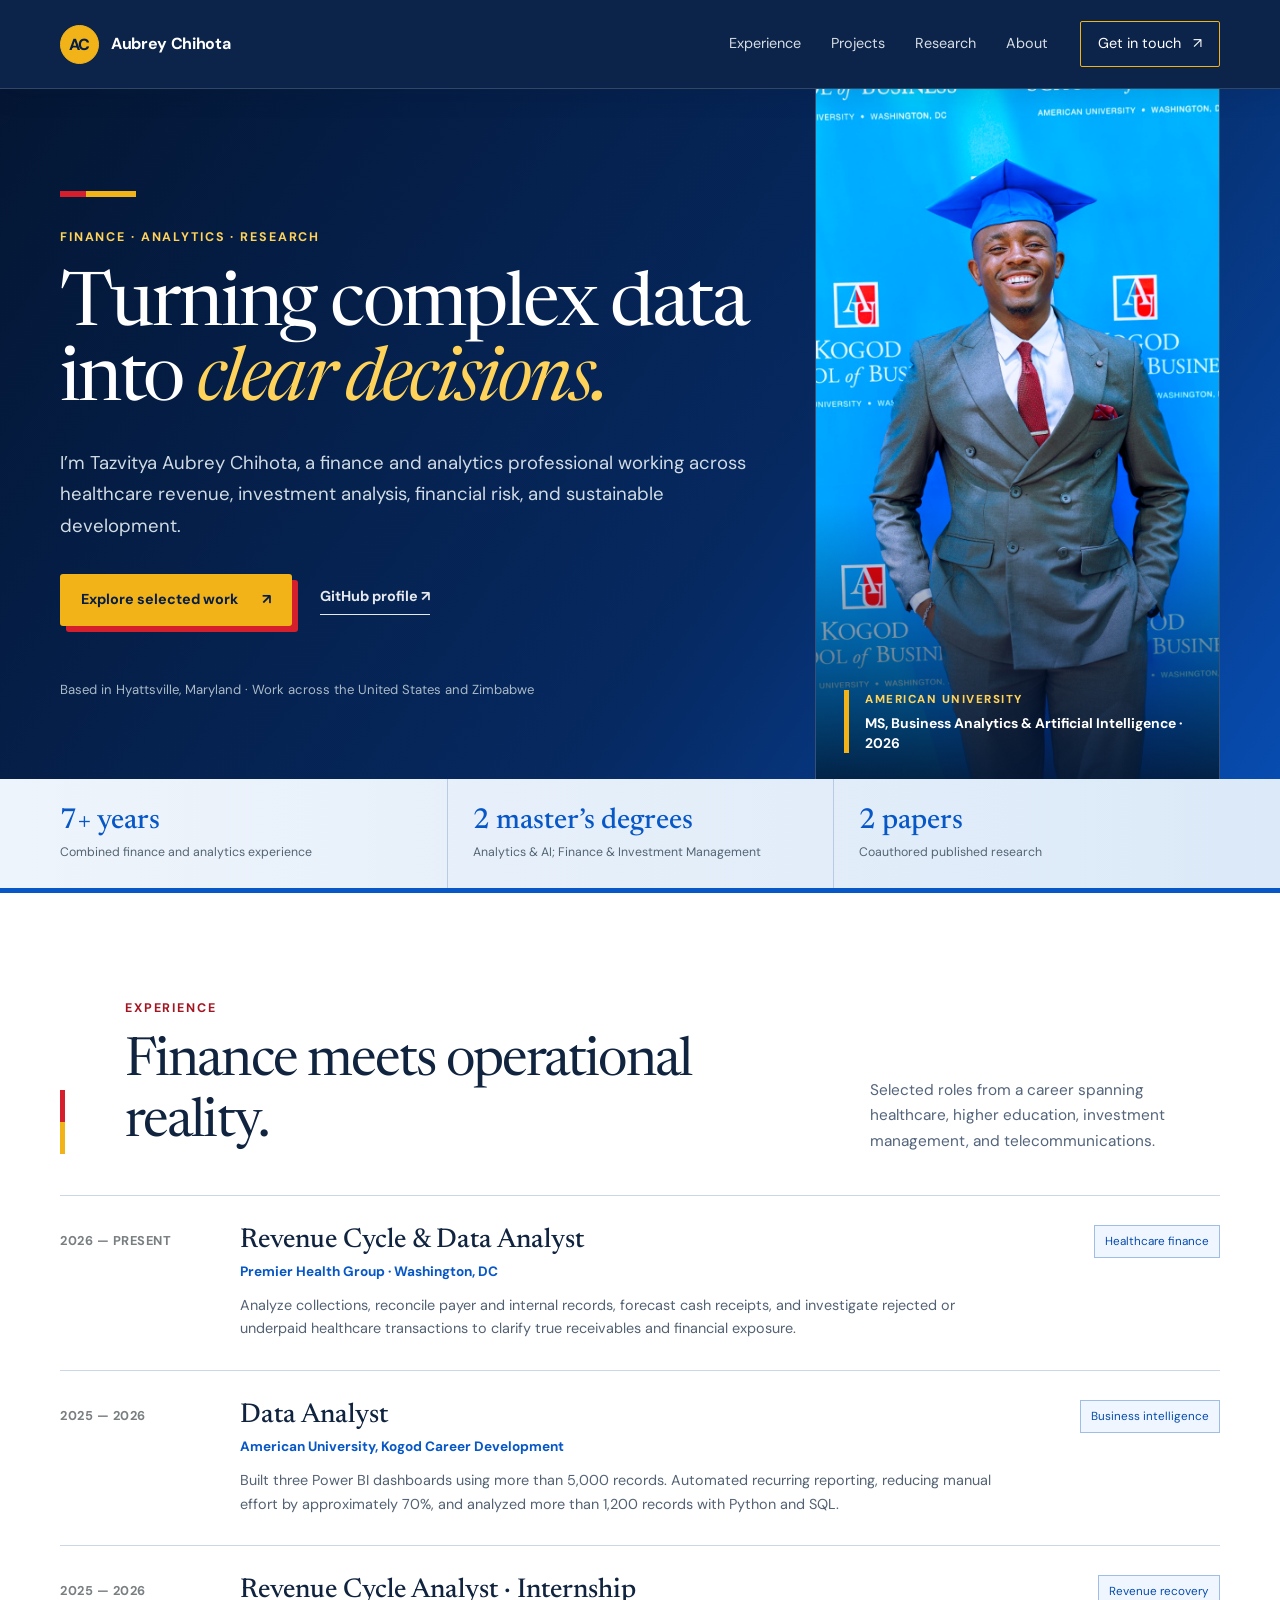
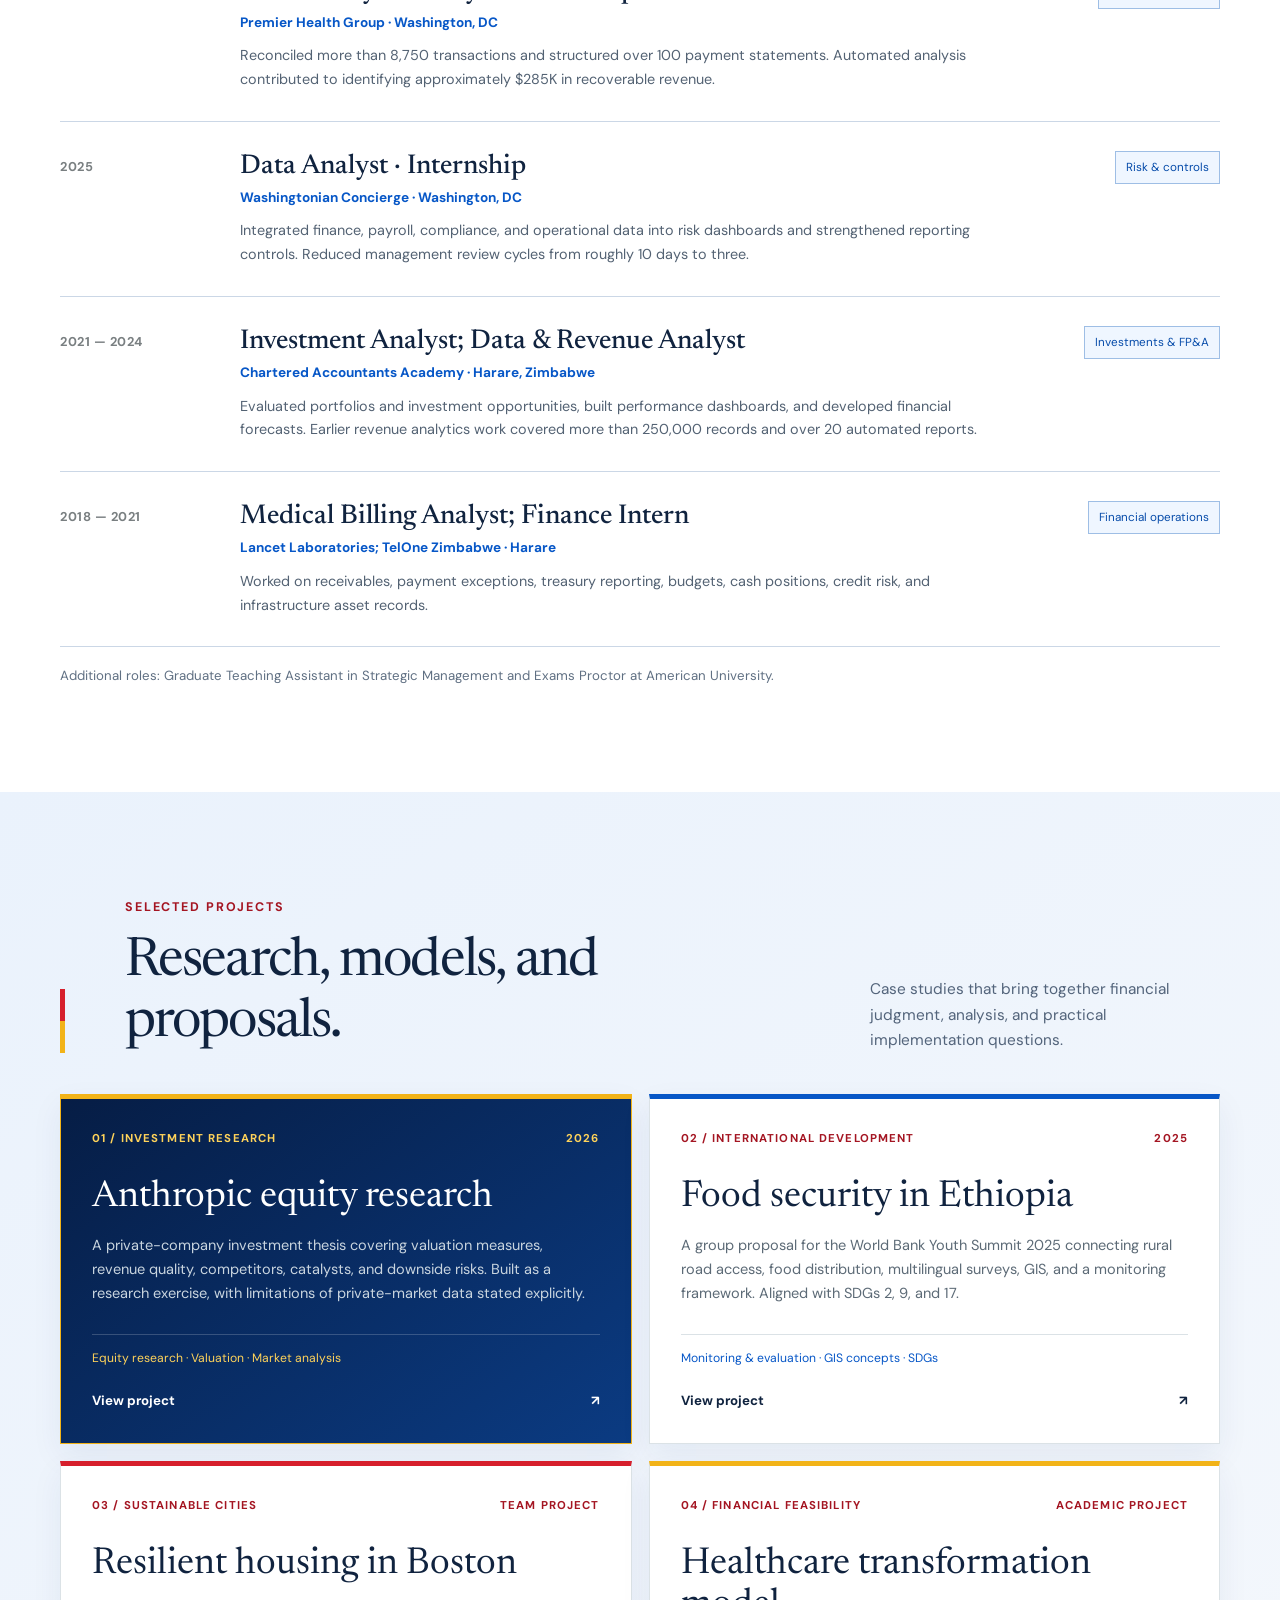
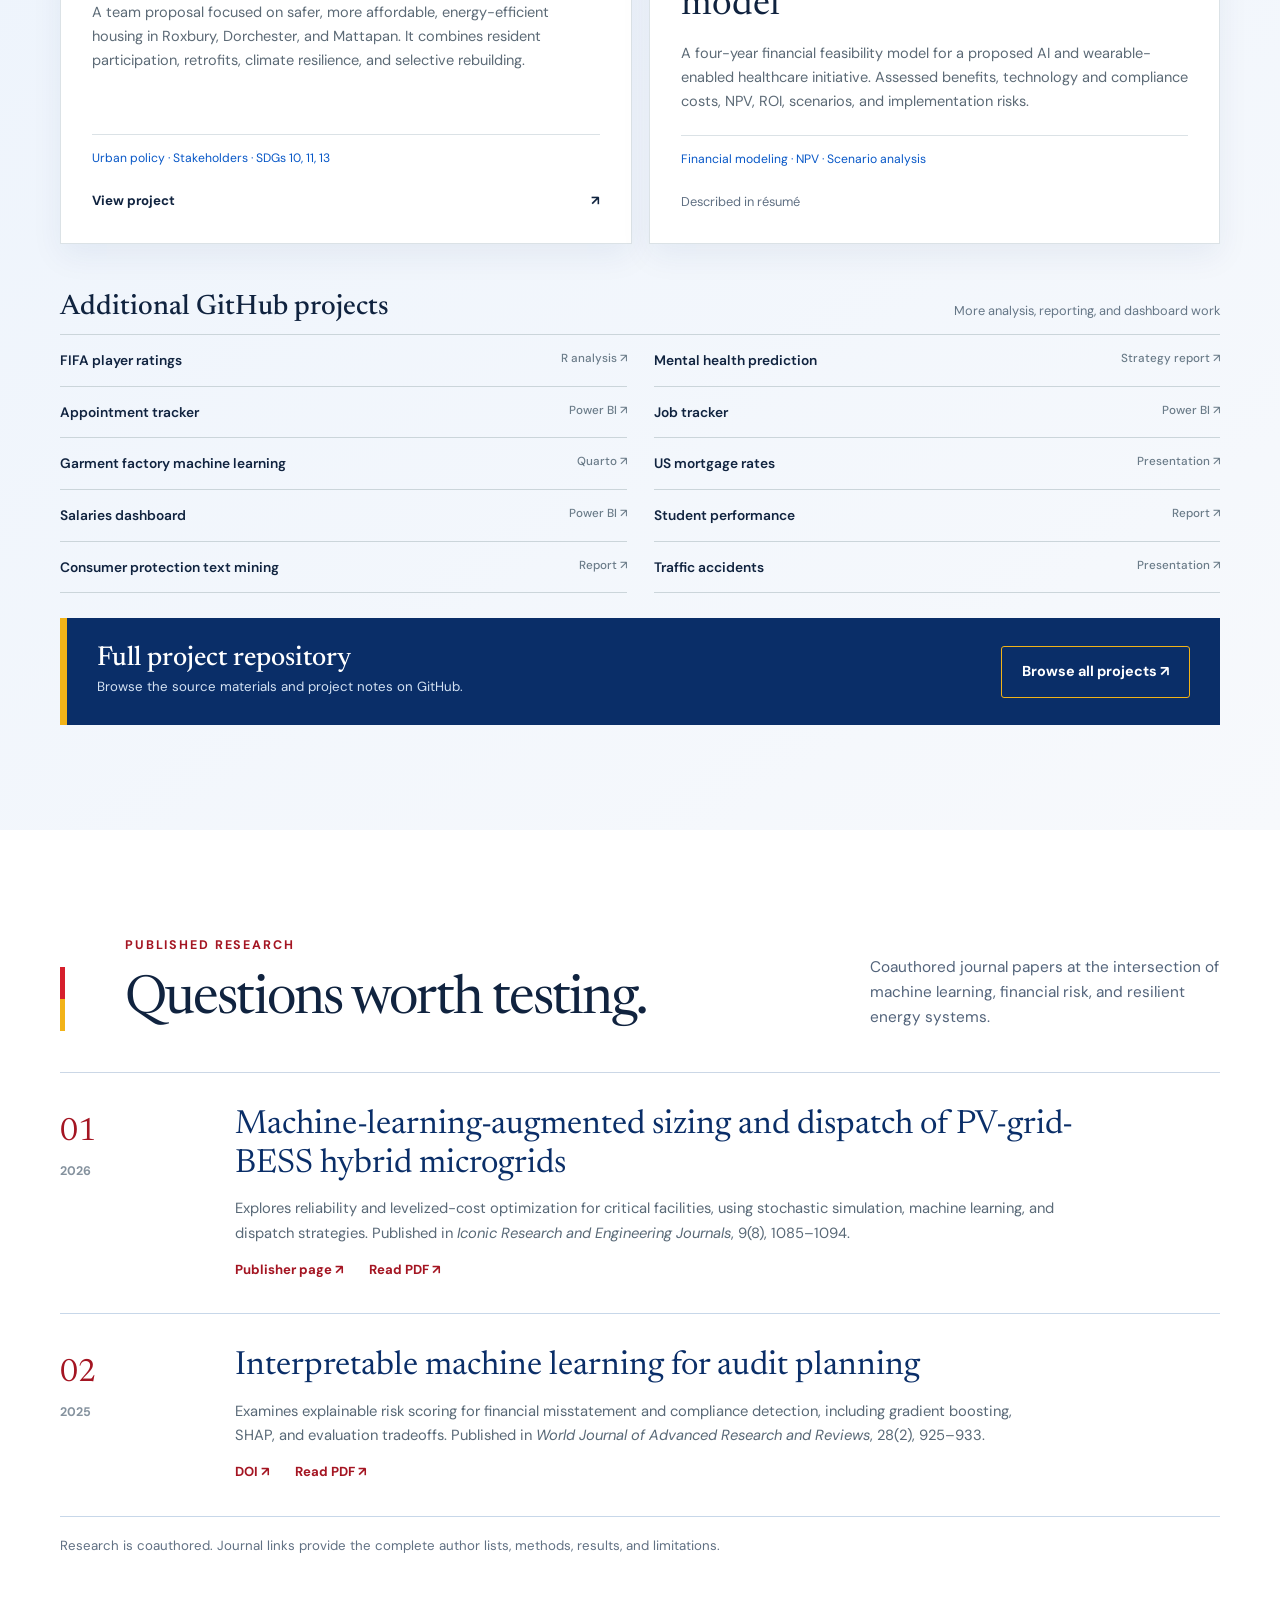
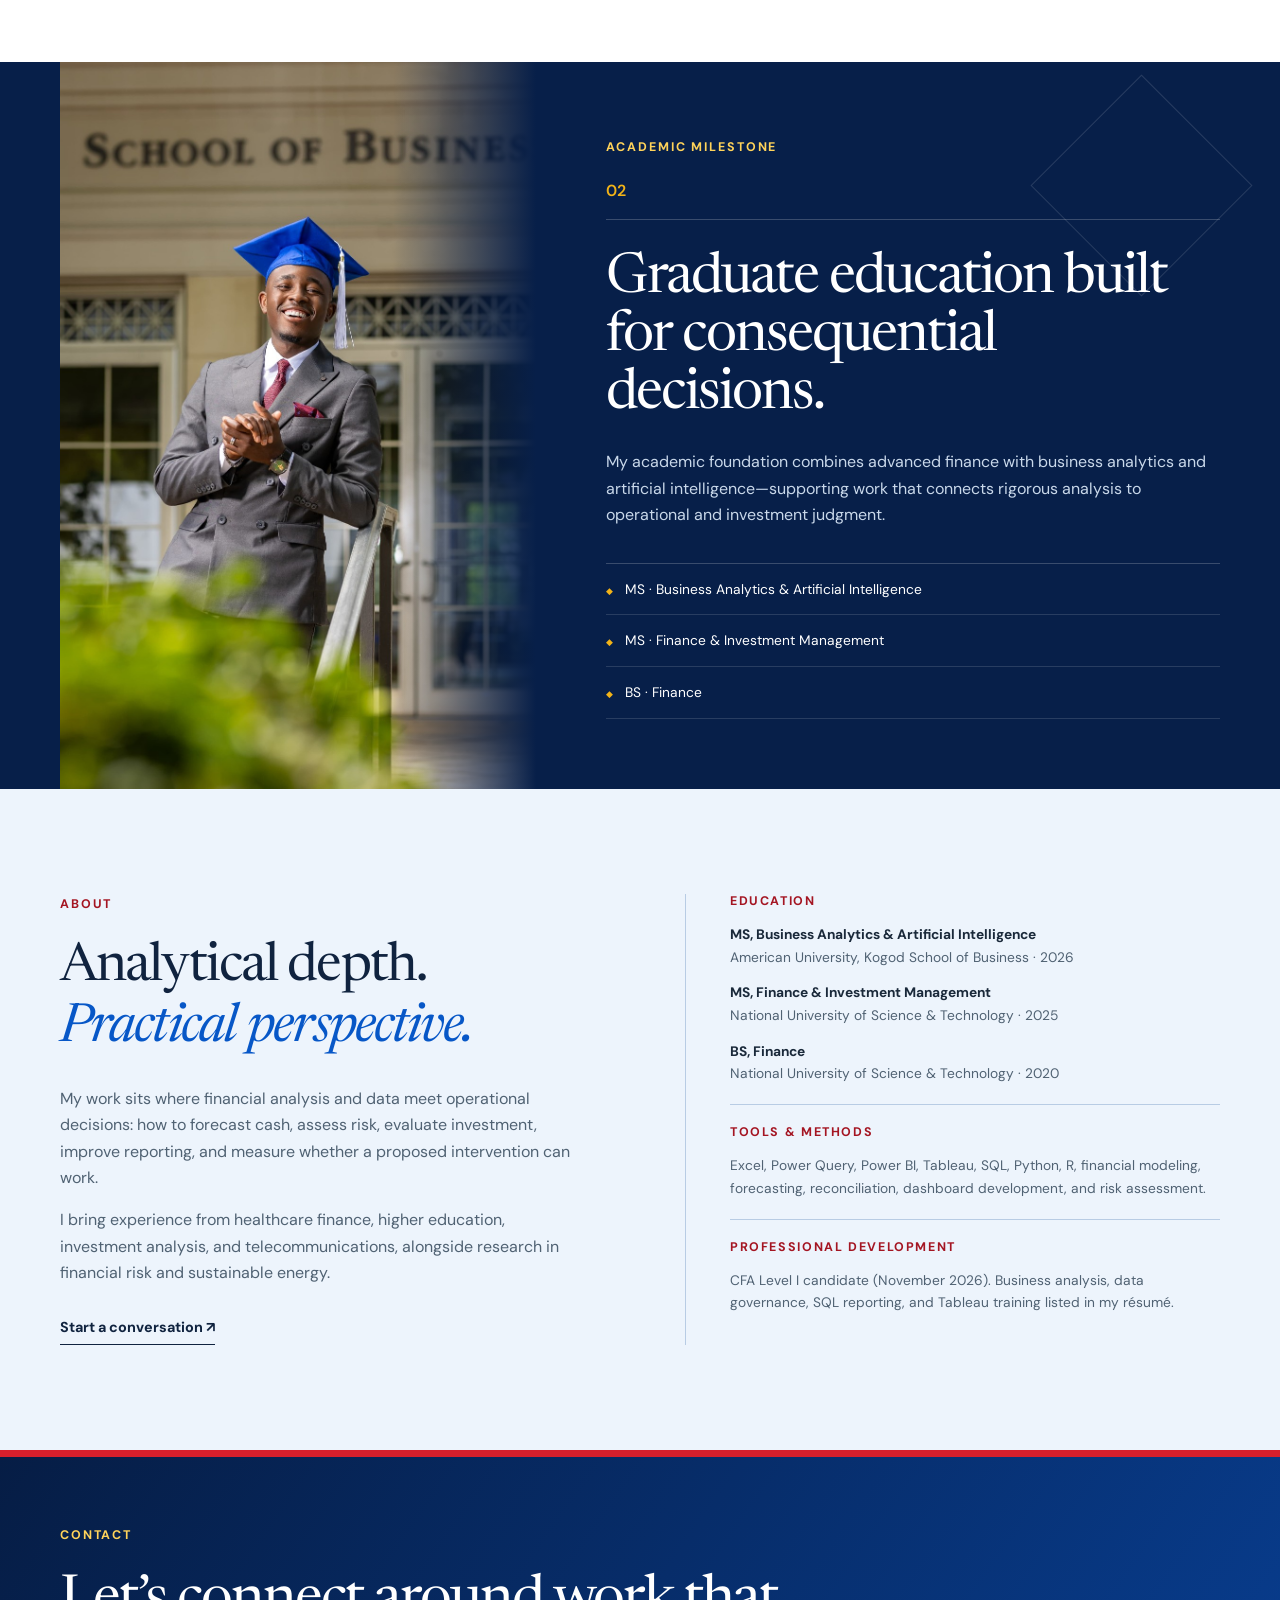
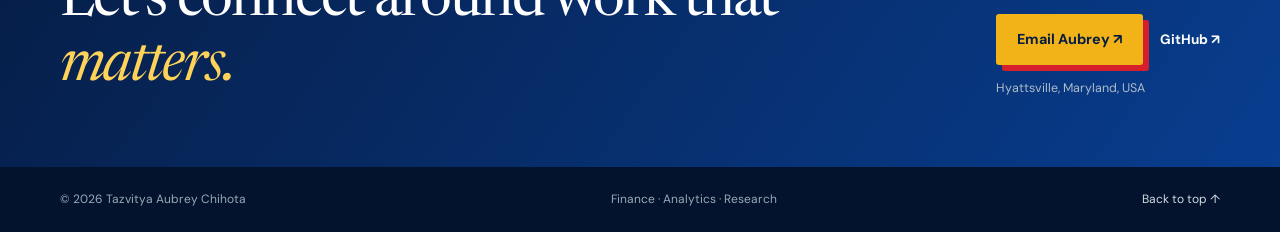
==== index.html @ 7030db6c "Publish professional finance and analytics portfolio" ====
<!doctype html>
<html lang="en">
<head>
  <meta charset="utf-8">
  <meta name="viewport" content="width=device-width, initial-scale=1">
  <meta name="theme-color" content="#101b2e">
  <meta name="description" content="Tazvitya Aubrey Chihota — finance, analytics, investment research, and sustainable development portfolio.">
  <title>Tazvitya Aubrey Chihota | Finance & Analytics</title>
  <link rel="preconnect" href="https://fonts.googleapis.com">
  <link rel="preconnect" href="https://fonts.gstatic.com" crossorigin>
  <link href="https://fonts.googleapis.com/css2?family=DM+Sans:wght@400;500;600;700&family=Newsreader:opsz,wght@6..72,400;6..72,500;6..72,600&display=swap" rel="stylesheet">
  <link rel="stylesheet" href="styles.css">
</head>
<body>
  <a class="skip" href="#main">Skip to content</a>
  <header class="site-header">
    <div class="shell nav-wrap">
      <a class="wordmark" href="#top" aria-label="Tazvitya Aubrey Chihota home"><span class="monogram">AC</span><span>Aubrey Chihota</span></a>
      <nav aria-label="Main navigation"><a href="#work">Experience</a><a href="#projects">Projects</a><a href="#research">Research</a><a href="#about">About</a></nav>
      <a class="nav-contact" href="mailto:tc1706a@american.edu">Get in touch <span aria-hidden="true">↗</span></a>
    </div>
  </header>
  <main id="main">
    <section class="hero" id="top">
      <div class="shell hero-grid">
        <div class="hero-copy"><p class="eyebrow light">Finance · Analytics · Research</p>
          <h1>Turning complex data into <em>clear decisions.</em></h1>
          <p class="hero-intro">I’m Tazvitya Aubrey Chihota, a finance and analytics professional working across healthcare revenue, investment analysis, financial risk, and sustainable development.</p>
          <div class="hero-actions"><a class="button primary" href="#projects">Explore selected work <span aria-hidden="true">↗</span></a><a class="text-link light-link" href="https://github.com/Brey1997" target="_blank" rel="noopener noreferrer">GitHub profile ↗</a></div>
          <p class="hero-location">Based in Hyattsville, Maryland · Work across the United States and Zimbabwe</p>
        </div>
        <figure class="hero-portrait"><img src="assets/aubrey-kogod-portrait.jpg" alt="Aubrey Chihota in graduation attire at American University’s Kogod School of Business"><figcaption><span>American University</span><strong>MS, Business Analytics &amp; Artificial Intelligence · 2026</strong></figcaption></figure>
      </div>
    </section>
    <section class="intro-strip"><div class="shell strip-grid"><div><strong>7+ years</strong><span>Combined finance and analytics experience</span></div><div><strong>2 master’s degrees</strong><span>Analytics & AI; Finance & Investment Management</span></div><div><strong>2 papers</strong><span>Coauthored published research</span></div></div></section>
    <section class="section work-section" id="work"><div class="shell"><div class="section-heading"><div><p class="eyebrow">Experience</p><h2>Finance meets operational reality.</h2></div><p>Selected roles from a career spanning healthcare, higher education, investment management, and telecommunications.</p></div>
      <div class="experience-list">
        <article class="experience"><div class="exp-date">2026 — present</div><div><h3>Revenue Cycle & Data Analyst</h3><p class="organization">Premier Health Group · Washington, DC</p><p>Analyze collections, reconcile payer and internal records, forecast cash receipts, and investigate rejected or underpaid healthcare transactions to clarify true receivables and financial exposure.</p></div><span class="exp-tag">Healthcare finance</span></article>
        <article class="experience"><div class="exp-date">2025 — 2026</div><div><h3>Data Analyst</h3><p class="organization">American University, Kogod Career Development</p><p>Built three Power BI dashboards using more than 5,000 records. Automated recurring reporting, reducing manual effort by approximately 70%, and analyzed more than 1,200 records with Python and SQL.</p></div><span class="exp-tag">Business intelligence</span></article>
        <article class="experience"><div class="exp-date">2025 — 2026</div><div><h3>Revenue Cycle Analyst · Internship</h3><p class="organization">Premier Health Group · Washington, DC</p><p>Reconciled more than 8,750 transactions and structured over 100 payment statements. Automated analysis contributed to identifying approximately $285K in recoverable revenue.</p></div><span class="exp-tag">Revenue recovery</span></article>
        <article class="experience"><div class="exp-date">2025</div><div><h3>Data Analyst · Internship</h3><p class="organization">Washingtonian Concierge · Washington, DC</p><p>Integrated finance, payroll, compliance, and operational data into risk dashboards and strengthened reporting controls. Reduced management review cycles from roughly 10 days to three.</p></div><span class="exp-tag">Risk & controls</span></article>
        <article class="experience"><div class="exp-date">2021 — 2024</div><div><h3>Investment Analyst; Data & Revenue Analyst</h3><p class="organization">Chartered Accountants Academy · Harare, Zimbabwe</p><p>Evaluated portfolios and investment opportunities, built performance dashboards, and developed financial forecasts. Earlier revenue analytics work covered more than 250,000 records and over 20 automated reports.</p></div><span class="exp-tag">Investments & FP&A</span></article>
        <article class="experience"><div class="exp-date">2018 — 2021</div><div><h3>Medical Billing Analyst; Finance Intern</h3><p class="organization">Lancet Laboratories; TelOne Zimbabwe · Harare</p><p>Worked on receivables, payment exceptions, treasury reporting, budgets, cash positions, credit risk, and infrastructure asset records.</p></div><span class="exp-tag">Financial operations</span></article>
      </div><p class="minor-note">Additional roles: Graduate Teaching Assistant in Strategic Management and Exams Proctor at American University.</p>
    </div></section>
    <section class="section project-section" id="projects"><div class="shell"><div class="section-heading"><div><p class="eyebrow">Selected projects</p><h2>Research, models, and proposals.</h2></div><p>Case studies that bring together financial judgment, analysis, and practical implementation questions.</p></div>
      <div class="project-grid">
        <article class="project-card dark-card"><div class="card-meta"><span>01 / Investment research</span><span>2026</span></div><h3>Anthropic equity research</h3><p>A private-company investment thesis covering valuation measures, revenue quality, competitors, catalysts, and downside risks. Built as a research exercise, with limitations of private-market data stated explicitly.</p><div class="skill-line">Equity research · Valuation · Market analysis</div><a href="https://github.com/Brey1997/MY-PROJECTS/tree/main/projects/anthropic-equity-research" target="_blank" rel="noopener noreferrer" aria-label="View Anthropic equity research project">View project <span aria-hidden="true">↗</span></a></article>
        <article class="project-card"><div class="card-meta"><span>02 / International development</span><span>2025</span></div><h3>Food security in Ethiopia</h3><p>A group proposal for the World Bank Youth Summit 2025 connecting rural road access, food distribution, multilingual surveys, GIS, and a monitoring framework. Aligned with SDGs 2, 9, and 17.</p><div class="skill-line">Monitoring & evaluation · GIS concepts · SDGs</div><a href="https://github.com/Brey1997/MY-PROJECTS/tree/main/projects/ethiopia-food-security-infrastructure" target="_blank" rel="noopener noreferrer" aria-label="View Ethiopia food security project">View project <span aria-hidden="true">↗</span></a></article>
        <article class="project-card"><div class="card-meta"><span>03 / Sustainable cities</span><span>Team project</span></div><h3>Resilient housing in Boston</h3><p>A team proposal focused on safer, more affordable, energy-efficient housing in Roxbury, Dorchester, and Mattapan. It combines resident participation, retrofits, climate resilience, and selective rebuilding.</p><div class="skill-line">Urban policy · Stakeholders · SDGs 10, 11, 13</div><a href="https://github.com/Brey1997/MY-PROJECTS/tree/main/projects/boston-resilient-housing" target="_blank" rel="noopener noreferrer" aria-label="View Boston resilient housing project">View project <span aria-hidden="true">↗</span></a></article>
        <article class="project-card"><div class="card-meta"><span>04 / Financial feasibility</span><span>Academic project</span></div><h3>Healthcare transformation model</h3><p>A four-year financial feasibility model for a proposed AI and wearable-enabled healthcare initiative. Assessed benefits, technology and compliance costs, NPV, ROI, scenarios, and implementation risks.</p><div class="skill-line">Financial modeling · NPV · Scenario analysis</div><span class="card-status">Described in résumé</span></article>
      </div>
      <div class="archive"><div class="archive-heading"><h3>Additional GitHub projects</h3><p>More analysis, reporting, and dashboard work</p></div><div class="archive-grid">
        <a href="https://github.com/Brey1997/MY-PROJECTS/tree/main/projects/fifa-player-ratings" target="_blank" rel="noopener noreferrer">FIFA player ratings <span>R analysis ↗</span></a>
        <a href="https://github.com/Brey1997/MY-PROJECTS/tree/main/projects/mental-health-prediction" target="_blank" rel="noopener noreferrer">Mental health prediction <span>Strategy report ↗</span></a>
        <a href="https://github.com/Brey1997/MY-PROJECTS/tree/main/projects/appointment-tracker" target="_blank" rel="noopener noreferrer">Appointment tracker <span>Power BI ↗</span></a>
        <a href="https://github.com/Brey1997/MY-PROJECTS/tree/main/projects/job-tracker" target="_blank" rel="noopener noreferrer">Job tracker <span>Power BI ↗</span></a>
        <a href="https://github.com/Brey1997/MY-PROJECTS/tree/main/projects/garment-factory-machine-learning" target="_blank" rel="noopener noreferrer">Garment factory machine learning <span>Quarto ↗</span></a>
        <a href="https://github.com/Brey1997/MY-PROJECTS/tree/main/projects/us-mortgage-rates" target="_blank" rel="noopener noreferrer">US mortgage rates <span>Presentation ↗</span></a>
        <a href="https://github.com/Brey1997/MY-PROJECTS/tree/main/projects/salaries-dashboard" target="_blank" rel="noopener noreferrer">Salaries dashboard <span>Power BI ↗</span></a>
        <a href="https://github.com/Brey1997/MY-PROJECTS/tree/main/projects/student-performance" target="_blank" rel="noopener noreferrer">Student performance <span>Report ↗</span></a>
        <a href="https://github.com/Brey1997/MY-PROJECTS/tree/main/projects/consumer-protection-text-mining" target="_blank" rel="noopener noreferrer">Consumer protection text mining <span>Report ↗</span></a>
        <a href="https://github.com/Brey1997/MY-PROJECTS/tree/main/projects/traffic-accidents" target="_blank" rel="noopener noreferrer">Traffic accidents <span>Presentation ↗</span></a>
      </div></div>
      <div class="more-work"><div><h3>Full project repository</h3><p>Browse the source materials and project notes on GitHub.</p></div><a class="button outline" href="https://github.com/Brey1997/MY-PROJECTS" target="_blank" rel="noopener noreferrer">Browse all projects ↗</a></div>
    </div></section>
    <section class="section research-section" id="research"><div class="shell"><div class="section-heading"><div><p class="eyebrow">Published research</p><h2>Questions worth testing.</h2></div><p>Coauthored journal papers at the intersection of machine learning, financial risk, and resilient energy systems.</p></div>
      <div class="paper-list"><article class="paper"><div class="paper-index">01 <span>2026</span></div><div><h3>Machine-learning-augmented sizing and dispatch of PV-grid-BESS hybrid microgrids</h3><p>Explores reliability and levelized-cost optimization for critical facilities, using stochastic simulation, machine learning, and dispatch strategies. Published in <em>Iconic Research and Engineering Journals</em>, 9(8), 1085–1094.</p><div class="paper-links"><a href="https://www.irejournals.com/paper-details/1714253" target="_blank" rel="noopener noreferrer">Publisher page ↗</a><a href="https://www.irejournals.com/formatedpaper/1714253.pdf" target="_blank" rel="noopener noreferrer">Read PDF ↗</a></div></div></article>
      <article class="paper"><div class="paper-index">02 <span>2025</span></div><div><h3>Interpretable machine learning for audit planning</h3><p>Examines explainable risk scoring for financial misstatement and compliance detection, including gradient boosting, SHAP, and evaluation tradeoffs. Published in <em>World Journal of Advanced Research and Reviews</em>, 28(2), 925–933.</p><div class="paper-links"><a href="https://doi.org/10.30574/wjarr.2025.28.2.3779" target="_blank" rel="noopener noreferrer">DOI ↗</a><a href="https://wjarr.com/sites/default/files/fulltext_pdf/WJARR-2025-3779.pdf" target="_blank" rel="noopener noreferrer">Read PDF ↗</a></div></div></article></div>
      <p class="minor-note">Research is coauthored. Journal links provide the complete author lists, methods, results, and limitations.</p>
    </div></section>
    <section class="academic-feature" aria-label="Academic milestone"><div class="shell academic-grid"><figure><img src="assets/aubrey-kogod-graduation.jpg" alt="Aubrey Chihota celebrating graduation outside the Kogod School of Business"></figure><div class="academic-copy"><p class="eyebrow light">Academic milestone</p><p class="feature-number">02</p><h2>Graduate education built for consequential decisions.</h2><p>My academic foundation combines advanced finance with business analytics and artificial intelligence—supporting work that connects rigorous analysis to operational and investment judgment.</p><div class="degree-lines"><span>MS · Business Analytics &amp; Artificial Intelligence</span><span>MS · Finance &amp; Investment Management</span><span>BS · Finance</span></div></div></div></section>
    <section class="section about-section" id="about"><div class="shell about-grid"><div><p class="eyebrow">About</p><h2>Analytical depth.<br><em>Practical perspective.</em></h2><p>My work sits where financial analysis and data meet operational decisions: how to forecast cash, assess risk, evaluate investment, improve reporting, and measure whether a proposed intervention can work.</p><p>I bring experience from healthcare finance, higher education, investment analysis, and telecommunications, alongside research in financial risk and sustainable energy.</p><a class="text-link" href="mailto:tc1706a@american.edu">Start a conversation ↗</a></div><div class="about-details"><div><h3>Education</h3><p><strong>MS, Business Analytics &amp; Artificial Intelligence</strong><br>American University, Kogod School of Business · 2026</p><p><strong>MS, Finance &amp; Investment Management</strong><br>National University of Science &amp; Technology · 2025</p><p><strong>BS, Finance</strong><br>National University of Science &amp; Technology · 2020</p></div><div><h3>Tools & methods</h3><p>Excel, Power Query, Power BI, Tableau, SQL, Python, R, financial modeling, forecasting, reconciliation, dashboard development, and risk assessment.</p></div><div><h3>Professional development</h3><p>CFA Level I candidate (November 2026). Business analysis, data governance, SQL reporting, and Tableau training listed in my résumé.</p></div></div></div></section>
    <section class="closing"><div class="shell closing-grid"><div><p class="eyebrow light">Contact</p><h2>Let’s connect around work that <em>matters.</em></h2></div><div><a class="button primary" href="mailto:tc1706a@american.edu">Email Aubrey ↗</a><a class="footer-github" href="https://github.com/Brey1997" target="_blank" rel="noopener noreferrer">GitHub ↗</a><p>Hyattsville, Maryland, USA</p></div></div></section>
  </main>
  <footer><div class="shell footer-inner"><span>© 2026 Tazvitya Aubrey Chihota</span><span>Finance · Analytics · Research</span><a href="#top">Back to top ↑</a></div></footer>
</body>
</html>
---- styles.css ----
:root{--navy:#101b2e;--navy2:#192a41;--ink:#1b2637;--muted:#607083;--line:#d9e0e4;--paper:#f7f8f7;--white:#fff;--accent:#d9a464;--accent2:#e9bd85}*{box-sizing:border-box}html{scroll-behavior:smooth}body{margin:0;background:var(--paper);color:var(--ink);font:400 1rem/1.65 'DM Sans',sans-serif}h1,h2,h3,p{margin-top:0}h1,h2,h3{line-height:1.13}a{color:inherit}a:focus-visible{outline:3px solid var(--accent);outline-offset:4px}.shell{width:min(1160px,calc(100% - 48px));margin:auto}.skip{position:absolute;left:-9999px;top:0;background:white;z-index:50;padding:12px}.skip:focus{left:12px}.site-header{position:relative;z-index:5;background:var(--navy);color:#fff;border-bottom:1px solid #ffffff27}.nav-wrap{min-height:88px;display:flex;align-items:center;gap:32px}.wordmark{display:flex;align-items:center;gap:12px;text-decoration:none;font-weight:700;letter-spacing:-.02em;white-space:nowrap}.monogram{display:grid;place-items:center;width:39px;height:39px;border:1px solid var(--accent);border-radius:50%;font:600 1rem 'Newsreader',serif;color:var(--accent)}nav{display:flex;gap:30px;margin-left:auto}nav a,.nav-contact{font-size:.9rem;text-decoration:none;color:#d6dee5}nav a:hover,.nav-contact:hover{color:var(--accent2)}.nav-contact{border:1px solid #ffffff55;padding:10px 17px;border-radius:2px;white-space:nowrap}.nav-contact span{margin-left:8px}.hero{background:var(--navy);color:white;overflow:hidden}.hero-grid{display:grid;grid-template-columns:minmax(0,1.38fr) minmax(300px,.62fr);min-height:610px;gap:72px;align-items:stretch}.hero-copy{padding:82px 0 55px}.eyebrow{font-size:.78rem;letter-spacing:.15em;text-transform:uppercase;font-weight:700;color:#9e6939;margin-bottom:23px}.eyebrow.light{color:var(--accent2)}h1,h2,.closing h2{font-family:'Newsreader',Georgia,serif;font-weight:400;letter-spacing:-.035em}h1{font-size:clamp(3.4rem,6vw,6rem);max-width:770px;line-height:1.01;margin-bottom:27px}h1 em,.closing h2 em{color:var(--accent2);font-weight:400}h2 em{font-weight:400;color:#916030}.hero-intro{font-size:1.12rem;color:#d0dbe4;max-width:650px;line-height:1.7}.hero-actions{display:flex;align-items:center;gap:28px;margin-top:32px}.button{display:inline-flex;align-items:center;justify-content:space-between;gap:24px;padding:13px 20px;text-decoration:none;font-size:.9rem;font-weight:700;transition:transform .18s,background .18s;border:1px solid transparent}.button:hover{transform:translateY(-2px)}.button.primary{background:var(--accent);color:#1a2534}.button.primary:hover{background:var(--accent2)}.text-link{text-decoration:none;border-bottom:1px solid currentColor;padding-bottom:5px;font-weight:700;font-size:.9rem}.light-link{color:#e6e9ed}.hero-location{font-size:.82rem;color:#aabac7;margin:53px 0 0}.hero-aside{background:var(--navy2);display:flex;flex-direction:column;padding:30px 28px 25px;border-left:1px solid #ffffff18}.aside-top,.aside-bottom{display:flex;align-items:center;justify-content:space-between;color:#d2dce5;font-size:.75rem;letter-spacing:.08em;text-transform:uppercase}.signal{width:12px;height:12px;border-radius:50%;border:2px solid var(--accent)}.focus-stack{margin:auto 0}.focus-stack p{border-bottom:1px solid #ffffff2a;margin:0;padding:19px 0;color:white;font-family:'Newsreader',serif;font-size:1.5rem;line-height:1.15}.focus-stack span{display:block;margin-top:8px;color:#aebfce;font:400 .78rem/1.5 'DM Sans',sans-serif}.aside-bottom{border-top:1px solid #ffffff2a;padding-top:22px;color:var(--accent2)}.intro-strip{background:#e7ecee}.strip-grid{display:grid;grid-template-columns:repeat(3,1fr)}.strip-grid>div{display:flex;flex-direction:column;gap:2px;padding:26px 25px;border-left:1px solid #cbd4d8}.strip-grid>div:first-child{border-left:0;padding-left:0}.strip-grid strong{font-family:'Newsreader',serif;font-weight:500;font-size:1.8rem;line-height:1.2}.strip-grid span{font-size:.77rem;color:#536473}.section{padding:105px 0}.section-heading{display:flex;justify-content:space-between;align-items:end;gap:60px;margin-bottom:41px}.section-heading .eyebrow{margin-bottom:14px}.section-heading h2,.about-grid h2{font-size:clamp(2.6rem,4.2vw,4.2rem);margin:0}.section-heading>p{max-width:350px;color:var(--muted);margin:0;font-size:.96rem}.work-section{background:#fff}.experience{display:grid;grid-template-columns:150px minmax(0,1fr) 170px;gap:30px;border-top:1px solid var(--line);padding:29px 0}.experience:last-child{border-bottom:1px solid var(--line)}.exp-date{font-size:.8rem;font-weight:700;text-transform:uppercase;letter-spacing:.04em;color:#797f81;padding-top:5px}.experience h3{font:500 1.7rem/1.15 'Newsreader',serif;margin:0 0 5px}.organization{font-size:.85rem;color:#865b32;font-weight:700;margin:0 0 10px}.experience div:nth-child(2)>p:last-child{color:#536273;margin:0;max-width:760px;font-size:.9rem}.exp-tag{justify-self:end;align-self:start;border:1px solid #d2dce2;color:#526170;font-size:.73rem;padding:6px 10px;white-space:nowrap}.minor-note{font-size:.83rem;color:#607083;margin:18px 0 0}.project-section{background:#edf1f2}.project-grid{display:grid;grid-template-columns:repeat(2,minmax(0,1fr));gap:17px}.project-card{min-height:350px;background:#fff;padding:31px;display:flex;flex-direction:column;border:1px solid #dbe2e6}.project-card.dark-card{background:var(--navy2);border-color:var(--navy2);color:#fff}.card-meta{display:flex;justify-content:space-between;gap:15px;text-transform:uppercase;letter-spacing:.1em;font-size:.71rem;font-weight:700;color:#a46b3b}.dark-card .card-meta{color:var(--accent2)}.project-card h3{font:400 clamp(1.8rem,2.9vw,2.5rem)/1.1 'Newsreader',serif;margin:29px 0 15px}.project-card p{color:#5c6a76;font-size:.91rem;line-height:1.65;margin-bottom:21px}.dark-card p{color:#c9d5df}.skill-line{font-size:.76rem;color:#8c623d;margin-top:auto;padding:13px 0;border-top:1px solid #dbe2e6}.dark-card .skill-line{color:var(--accent2);border-color:#ffffff30}.project-card>a{font-weight:700;font-size:.83rem;text-decoration:none;display:flex;justify-content:space-between;align-items:center;padding-top:9px}.project-card>a:hover,.paper-links a:hover,.footer-github:hover{text-decoration:underline}.card-status{font-size:.8rem;color:#607083;padding-top:9px}.more-work{margin-top:25px;padding:27px 30px;background:#dce5e9;display:flex;justify-content:space-between;gap:30px;align-items:center}.more-work h3{font:500 1.7rem 'Newsreader',serif;margin:0 0 4px}.more-work p{font-size:.83rem;margin:0;color:#546677;max-width:720px}.button.outline{border-color:#23384f;white-space:nowrap}.button.outline:hover{background:#fff}.research-section{background:#fff}.paper-list{border-top:1px solid var(--line)}.paper{display:grid;grid-template-columns:145px 1fr;gap:30px;padding:33px 0;border-bottom:1px solid var(--line)}.paper-index{font-family:'Newsreader',serif;font-size:2rem;color:#a36a38}.paper-index span{display:block;font:700 .78rem 'DM Sans',sans-serif;color:#85929e;margin-top:4px}.paper h3{font:400 clamp(1.7rem,2.6vw,2.2rem)/1.18 'Newsreader',serif;margin-bottom:12px;max-width:850px}.paper p{font-size:.92rem;color:#596977;max-width:820px;margin-bottom:14px}.paper-links{display:flex;gap:25px}.paper-links a{font-size:.82rem;font-weight:700;text-decoration:none;color:#875b31}.about-section{background:#e8edef}.about-grid{display:grid;grid-template-columns:1fr 1fr;gap:90px}.about-grid h2{margin-bottom:27px}.about-grid>div:first-child>p:not(.eyebrow){color:#506273;max-width:510px}.about-grid .text-link{display:inline-block;margin-top:13px}.about-details{border-left:1px solid #c8d3d9;padding-left:44px}.about-details>div{padding:0 0 19px;margin-bottom:20px;border-bottom:1px solid #c8d3d9}.about-details>div:last-child{margin:0;border:0}.about-details h3{font-size:.78rem;letter-spacing:.13em;text-transform:uppercase;margin:0 0 15px;color:#8e5e34}.about-details p{font-size:.86rem;color:#506273;margin:0 0 13px}.about-details p:last-child{margin-bottom:0}.about-details strong{color:#1a293a}.closing{padding:68px 0;background:var(--navy);color:white}.closing-grid{display:flex;justify-content:space-between;align-items:end;gap:45px}.closing h2{font-size:clamp(2.6rem,4.5vw,4.4rem);max-width:740px;margin:0}.closing-grid>div:last-child{min-width:210px}.footer-github{display:inline-block;margin:20px 0 7px 17px;text-decoration:none;font-weight:700;font-size:.85rem}.closing-grid>div:last-child p{color:#aebdc8;font-size:.78rem;margin:13px 0 0}footer{background:#0b1524;color:#9aa9b6}.footer-inner{min-height:65px;display:flex;justify-content:space-between;align-items:center;gap:20px;font-size:.75rem}footer a{text-decoration:none;color:#d2dae1}@media(max-width:950px){.nav-wrap{gap:18px}.nav-wrap nav{gap:14px}.hero-grid{gap:28px;grid-template-columns:1.3fr .7fr}.hero-aside{padding:22px}.experience{grid-template-columns:125px 1fr}.exp-tag{display:none}.about-grid{gap:45px}}@media(max-width:720px){.shell{width:min(100% - 32px,560px)}.site-header .nav-wrap{min-height:72px;flex-wrap:wrap;padding:13px 0;gap:13px}.wordmark{font-size:.9rem}.nav-wrap nav{order:3;width:100%;margin:0;justify-content:space-between;gap:5px}.nav-wrap nav a{font-size:.78rem}.nav-contact{margin-left:auto;font-size:.78rem;padding:7px 9px}.hero-grid{display:block}.hero-copy{padding:64px 0 48px}.hero-aside{display:none}h1{font-size:clamp(3rem,11vw,4.4rem)}.hero-intro{font-size:1rem}.hero-location{margin-top:38px}.intro-strip .strip-grid{grid-template-columns:1fr}.strip-grid>div,.strip-grid>div:first-child{padding:15px 0;border-left:0;border-bottom:1px solid #cbd4d8}.strip-grid>div:last-child{border-bottom:0}.strip-grid strong{font-size:1.45rem}.section{padding:68px 0}.section-heading{display:block;margin-bottom:28px}.section-heading>p{margin-top:16px}.experience{grid-template-columns:1fr;gap:7px;padding:23px 0}.exp-date{padding:0}.experience h3{font-size:1.55rem}.project-grid{grid-template-columns:1fr}.project-card{min-height:0;padding:25px}.more-work{display:block;padding:23px}.more-work .button{margin-top:21px}.paper{grid-template-columns:1fr;gap:4px}.paper-index{font-size:1.35rem}.paper-index span{display:inline;margin-left:10px}.about-grid{grid-template-columns:1fr;gap:35px}.about-details{padding:0;border:0}.closing-grid{display:block}.closing-grid>div:last-child{margin-top:30px}.footer-inner{flex-wrap:wrap;padding:20px 0}.footer-inner span:nth-child(2){display:none}}@media(max-width:390px){.nav-contact{display:none}.hero-actions{align-items:start;flex-direction:column;gap:22px}.paper-links{gap:15px}}@media(prefers-reduced-motion:reduce){html{scroll-behavior:auto}.button{transition:none}}
.archive{margin-top:49px}.archive-heading{display:flex;justify-content:space-between;align-items:end;gap:20px;border-bottom:1px solid #cbd5da;padding-bottom:13px}.archive-heading h3{font:500 1.75rem 'Newsreader',serif;margin:0}.archive-heading p{color:#657686;font-size:.8rem;margin:0}.archive-grid{display:grid;grid-template-columns:repeat(2,minmax(0,1fr));column-gap:27px}.archive-grid a{display:flex;justify-content:space-between;gap:15px;padding:14px 0;border-bottom:1px solid #cbd5da;text-decoration:none;font-weight:600;font-size:.86rem}.archive-grid a:hover{color:#8e5e34}.archive-grid span{color:#6b7c89;font-size:.73rem;font-weight:500;white-space:nowrap}@media(max-width:720px){.archive-grid{grid-template-columns:1fr}.archive-heading{display:block}.archive-heading p{margin-top:5px}}

/* Formal, high-energy portfolio direction */
:root{--navy:#061d45;--navy2:#0a2e68;--ink:#10233f;--muted:#53647b;--line:#cbd7e6;--paper:#f5f8fc;--white:#fff;--accent:#f2b318;--accent2:#ffd35a;--cobalt:#0757c7;--red:#d61f2c}
body{background:var(--paper)}
.site-header{position:sticky;top:0;background:rgba(6,29,69,.97);backdrop-filter:blur(12px);box-shadow:0 5px 24px #00122d20}
.monogram{border-color:var(--accent);background:var(--accent);color:var(--navy);font-family:'DM Sans',sans-serif;font-weight:800}
.nav-contact{border-color:var(--accent);color:#fff}.nav-contact:hover{background:var(--accent);color:var(--navy)}
.hero{position:relative;background:linear-gradient(125deg,#041633 0%,#062961 60%,#074cb0 100%)}
.hero:before{content:"";position:absolute;inset:0;background:linear-gradient(90deg,transparent 0 67%,#d61f2c 67% 68%,transparent 68%);opacity:.85;pointer-events:none}
.hero-grid{position:relative;grid-template-columns:minmax(0,1.12fr) minmax(360px,.65fr);min-height:690px;gap:58px}
.hero-copy{padding:88px 0 64px;align-self:center}
.hero-copy:before{content:"";display:block;width:76px;height:6px;background:linear-gradient(90deg,var(--red) 0 34%,var(--accent) 34%);margin-bottom:30px}
h1{font-size:clamp(3.5rem,5.8vw,6.25rem);max-width:820px}.hero-intro{font-size:1.16rem;max-width:700px}
.button{border-radius:3px}.button.primary{background:var(--accent);color:var(--navy);box-shadow:6px 6px 0 var(--red)}.button.primary:hover{background:#ffd45a;transform:translate(-2px,-2px);box-shadow:8px 8px 0 var(--red)}
.hero-portrait{position:relative;margin:0;align-self:stretch;min-height:690px;overflow:hidden;background:#082454;border-left:1px solid #ffffff33;border-right:1px solid #ffffff33}
.hero-portrait img{width:100%;height:100%;object-fit:cover;object-position:center 18%;display:block;filter:saturate(1.05) contrast(1.02)}
.hero-portrait:after{content:"";position:absolute;inset:auto 0 0;height:40%;background:linear-gradient(transparent,#031735e8)}
.hero-portrait figcaption{position:absolute;z-index:2;left:28px;right:28px;bottom:26px;color:#fff;border-left:5px solid var(--accent);padding-left:16px}
.hero-portrait figcaption span{display:block;color:var(--accent2);font-size:.72rem;font-weight:800;letter-spacing:.13em;text-transform:uppercase;margin-bottom:4px}.hero-portrait figcaption strong{display:block;font-size:.87rem;line-height:1.45}
.intro-strip{background:linear-gradient(90deg,#eef4fb,#dbe9f8);border-bottom:5px solid var(--cobalt)}.strip-grid>div{border-color:#b7cce4}.strip-grid strong{color:var(--cobalt)}
.section-heading:before{content:"";width:5px;height:64px;background:linear-gradient(var(--red) 0 50%,var(--accent) 50%);flex:0 0 5px}.section-heading>div{margin-right:auto}.section-heading{justify-content:flex-start}.section-heading>p{margin-left:auto}
.eyebrow{color:#a41522}.work-section{background:#fff}.organization{color:#0757c7}.exp-tag{border-color:#9ebee5;color:#074caa;background:#eff6ff}
.project-section{background:linear-gradient(145deg,#eaf2fc,#f7f9fc)}.project-card{border-top:5px solid var(--cobalt);box-shadow:0 12px 30px #0a2e6810}.project-card:nth-child(3){border-top-color:var(--red)}.project-card:nth-child(4){border-top-color:var(--accent)}.project-card.dark-card{background:linear-gradient(145deg,#061d45,#0b3b82);border-color:var(--accent)}
.card-meta,.paper-index,.paper-links a{color:#a41522}.skill-line{color:#0757c7}.more-work{background:#0a2e68;color:#fff;border-left:7px solid var(--accent)}.more-work p{color:#d4e2f3}.button.outline{border-color:var(--accent);color:#fff}.button.outline:hover{background:var(--accent);color:var(--navy)}
.research-section{background:#fff}.paper{border-color:#c7d7e9}.paper h3{color:#0a2e68}
.academic-feature{background:#071f49;color:#fff;overflow:hidden}.academic-grid{display:grid;grid-template-columns:minmax(340px,.82fr) 1.18fr;min-height:650px}.academic-feature figure{margin:0;position:relative;min-height:650px}.academic-feature figure:after{content:"";position:absolute;inset:0;background:linear-gradient(90deg,transparent 70%,#071f49)}.academic-feature img{width:100%;height:100%;object-fit:cover;object-position:center 30%;display:block}.academic-copy{padding:75px 0 70px 70px;align-self:center;position:relative}.academic-copy:before{content:"";position:absolute;width:155px;height:155px;border:1px solid #ffffff20;right:0;top:45px;transform:rotate(45deg)}.academic-copy .feature-number{font:600 1rem 'DM Sans',sans-serif;color:var(--accent);border-bottom:1px solid #ffffff33;padding-bottom:18px;margin-bottom:30px}.academic-copy h2{font:400 clamp(2.8rem,4.4vw,4.8rem)/1.03 'Newsreader',serif;max-width:650px;margin-bottom:25px}.academic-copy>p:not(.eyebrow):not(.feature-number){color:#c9d8ea;max-width:620px}.degree-lines{display:grid;margin-top:34px;border-top:1px solid #ffffff33}.degree-lines span{padding:14px 0;border-bottom:1px solid #ffffff22;color:#fff;font-size:.86rem}.degree-lines span:before{content:"◆";color:var(--accent);font-size:.55rem;margin-right:12px}
.about-section{background:#edf4fc}.about-grid h2 em{color:#0757c7}.about-details{border-color:#b8cce4}.about-details>div{border-color:#b8cce4}.about-details h3{color:#a41522}
.closing{background:linear-gradient(125deg,#061d45,#083d8f);border-top:7px solid var(--red)}footer{background:#03132e}
@media(max-width:950px){.hero-grid{grid-template-columns:1fr .62fr;gap:30px}.hero-portrait{min-height:630px}.academic-grid{grid-template-columns:.8fr 1.2fr}.academic-copy{padding-left:42px}}
@media(max-width:720px){.site-header{position:relative}.hero:before{display:none}.hero-grid{display:grid;grid-template-columns:1fr;gap:0}.hero-copy{padding:58px 0 42px}.hero-portrait{min-height:520px;width:calc(100% + 32px);margin-left:-16px}.section-heading:before{display:none}.academic-grid{display:block}.academic-feature figure{min-height:460px;width:calc(100% + 32px);margin-left:-16px}.academic-feature figure:after{background:linear-gradient(transparent 75%,#071f49)}.academic-copy{padding:48px 0}.academic-copy h2{font-size:clamp(2.5rem,11vw,3.7rem)}}
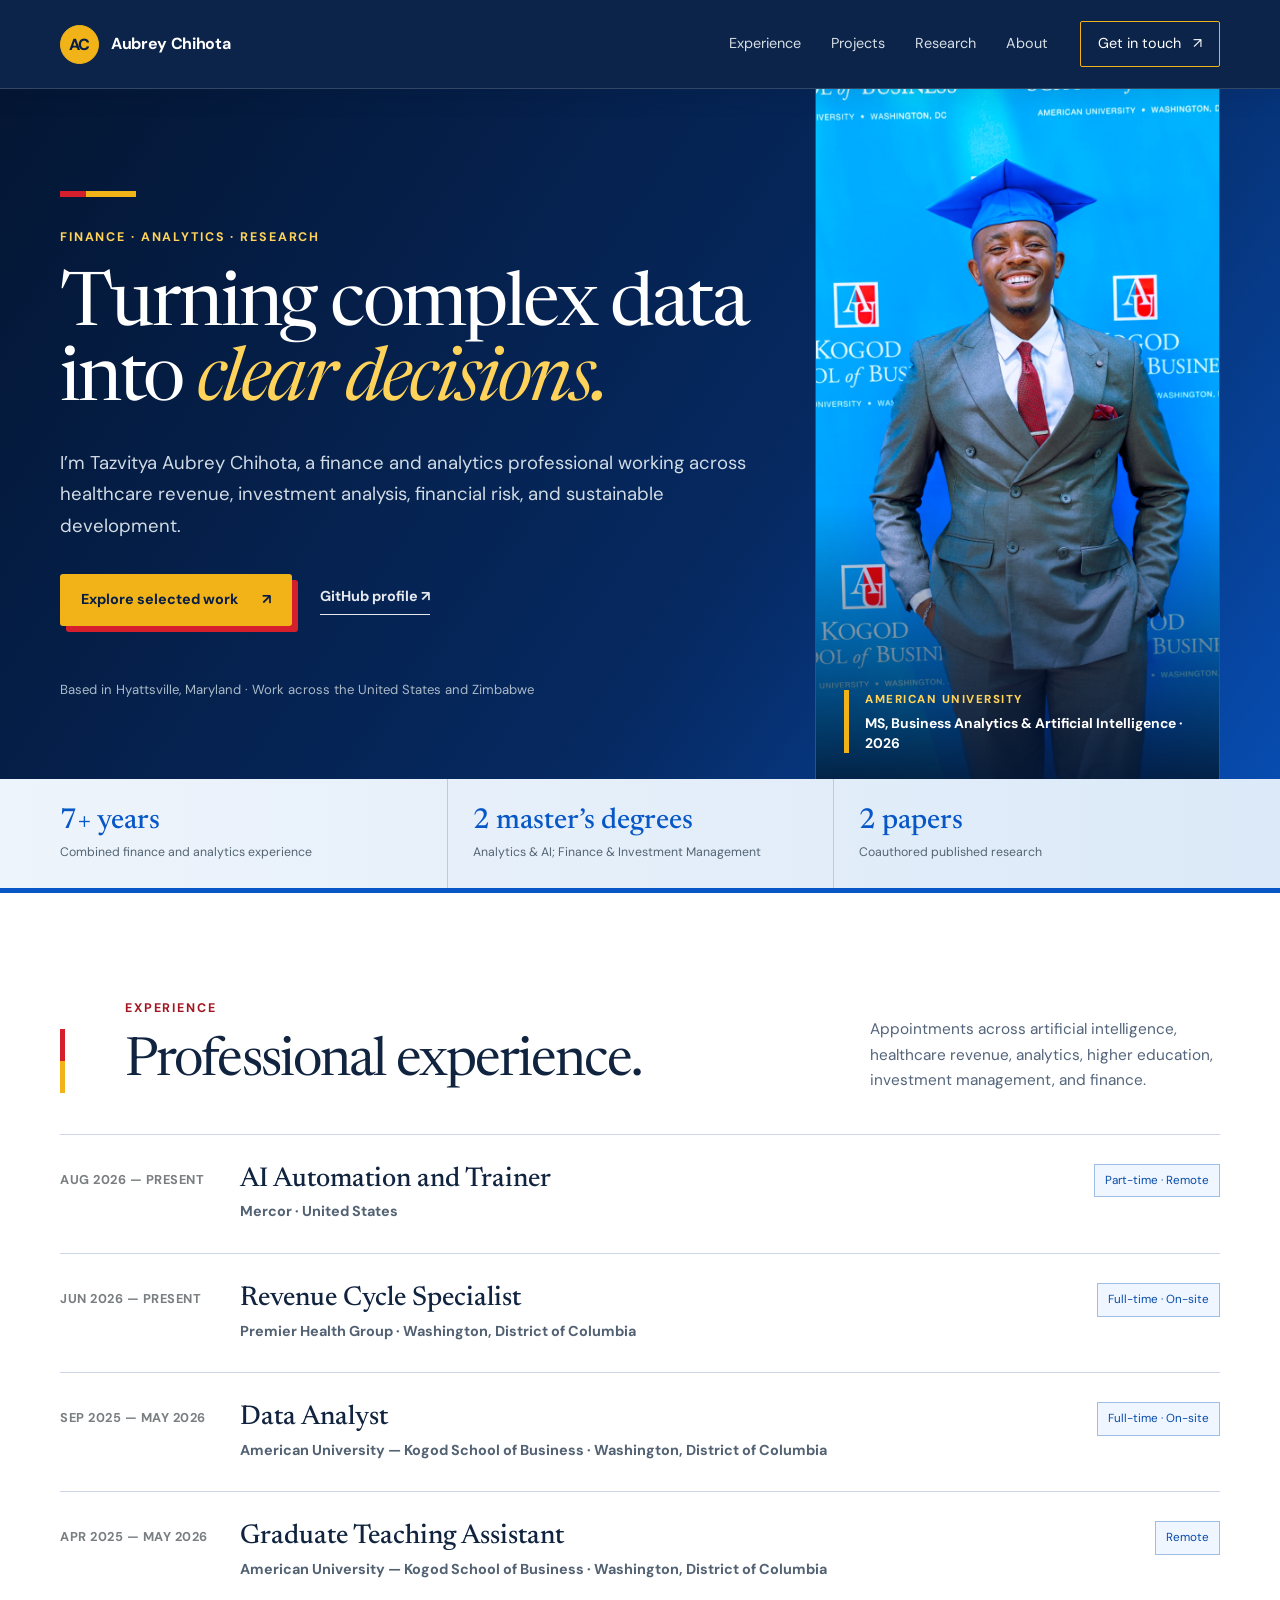
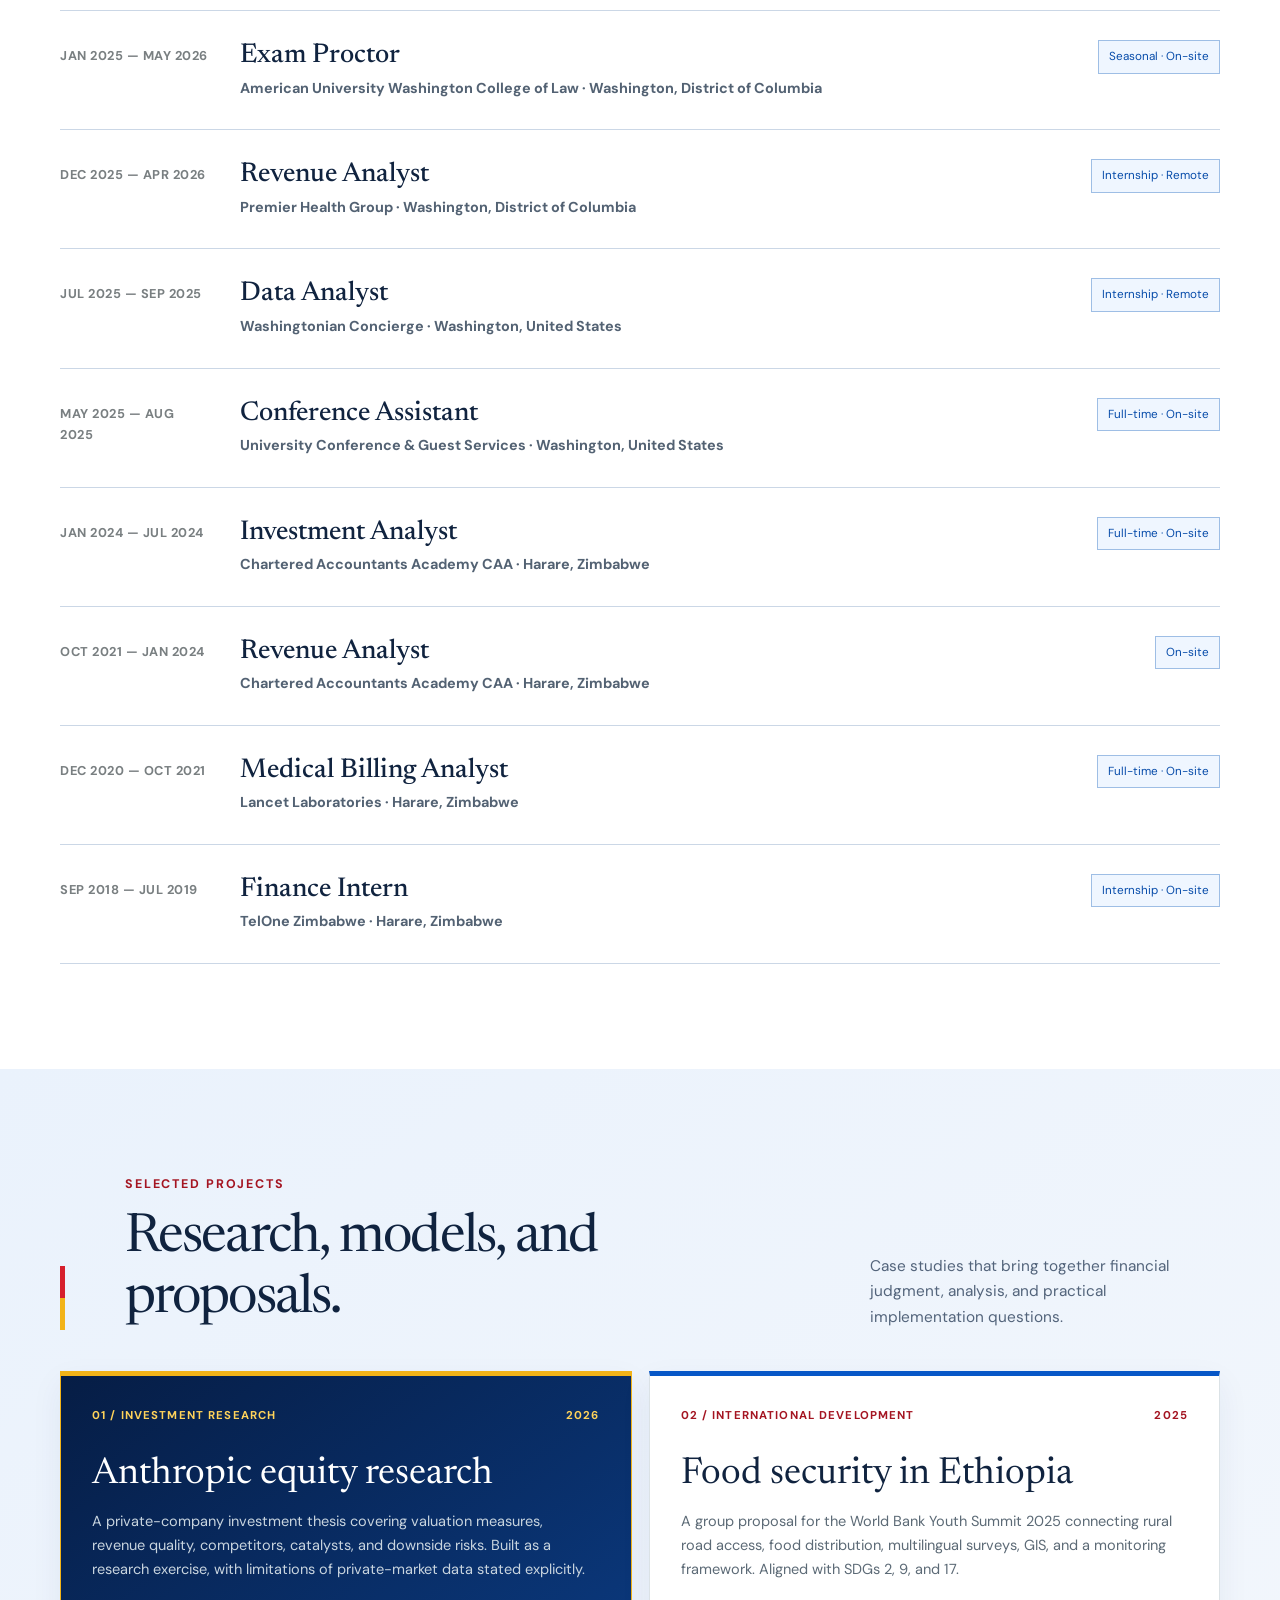
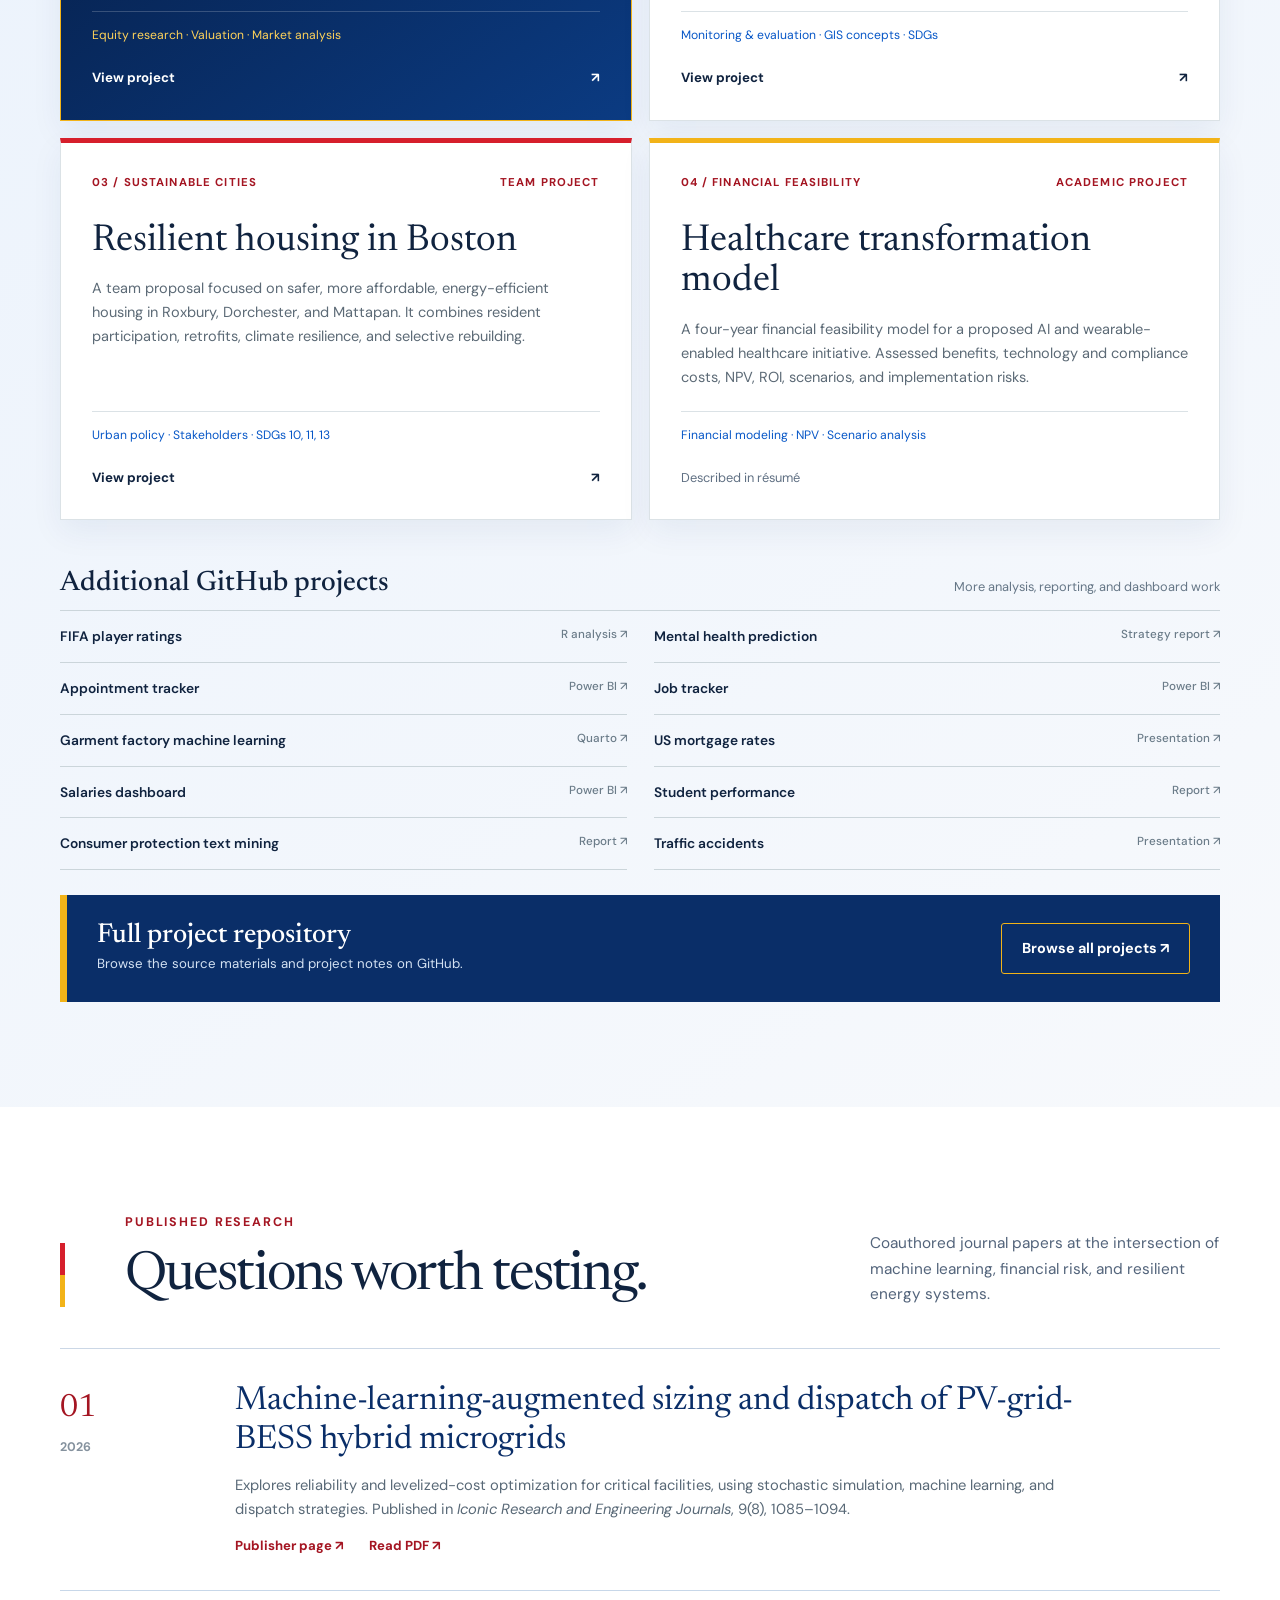
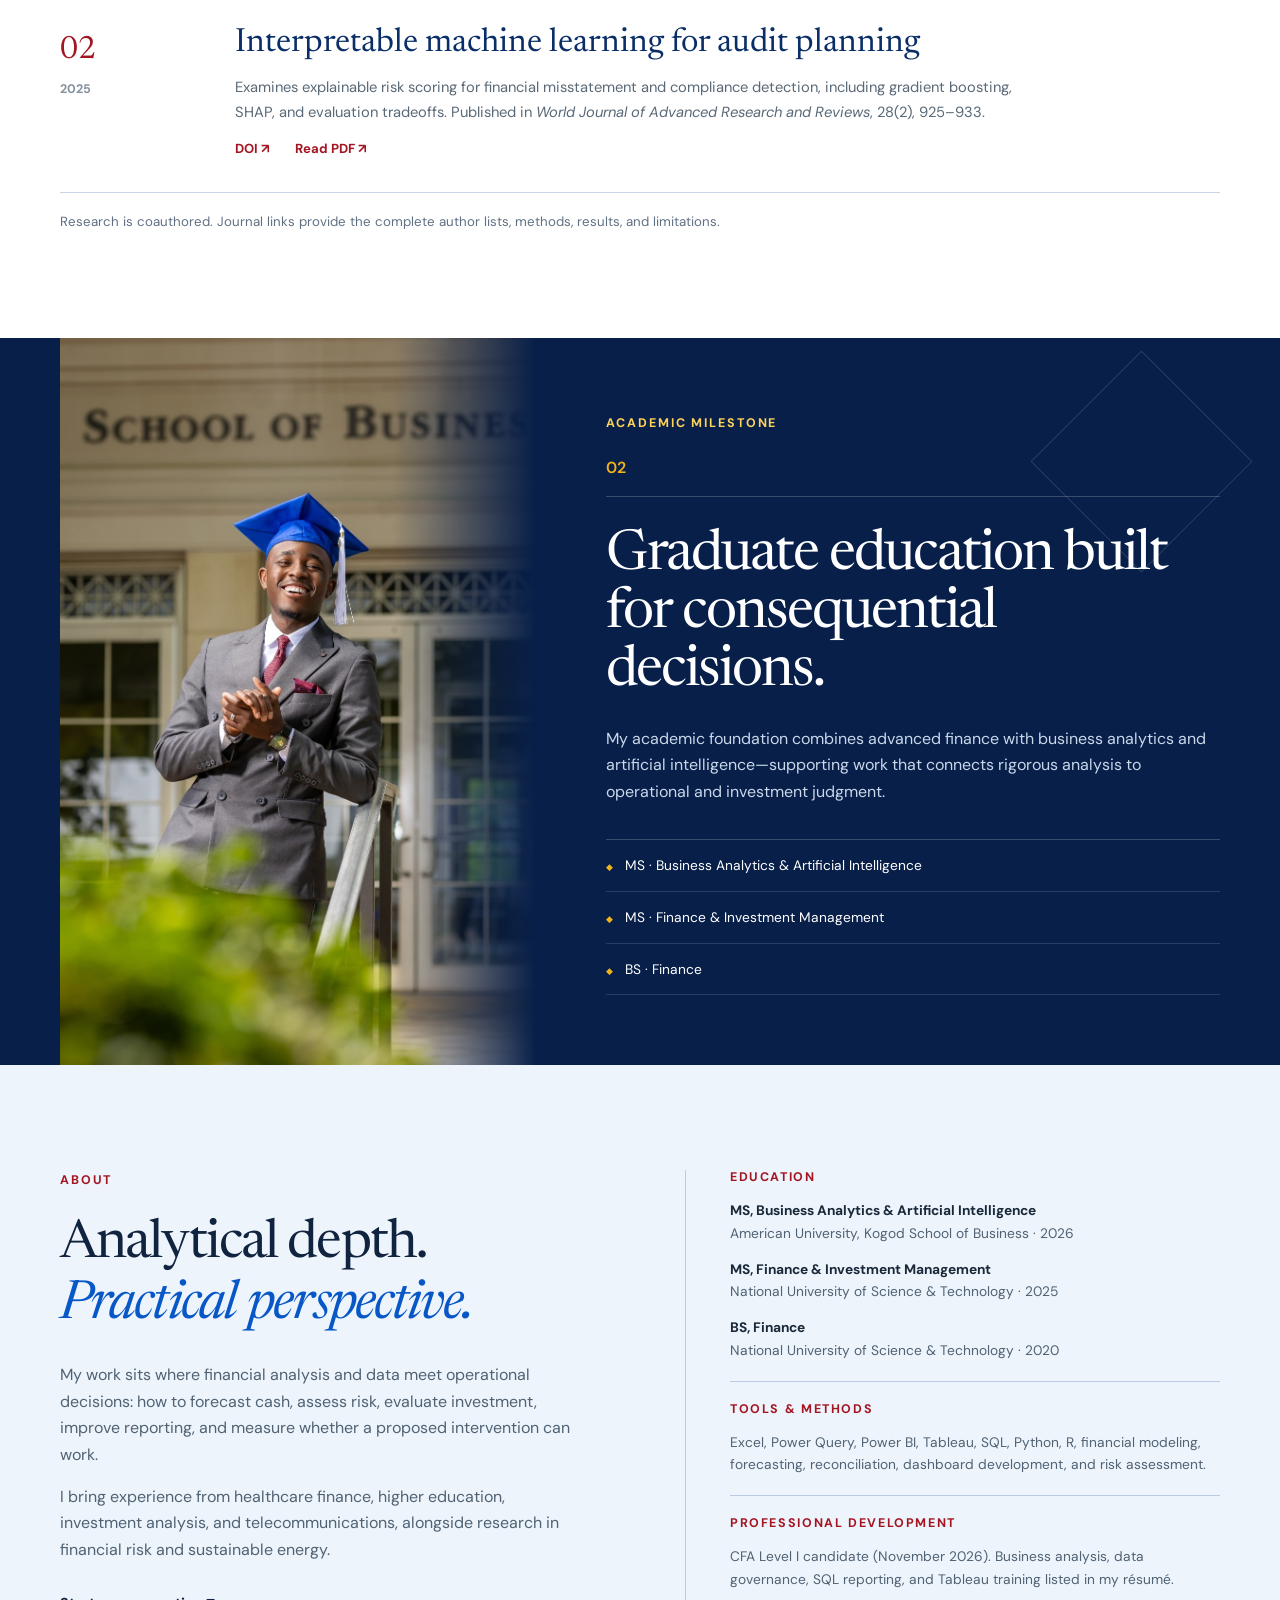
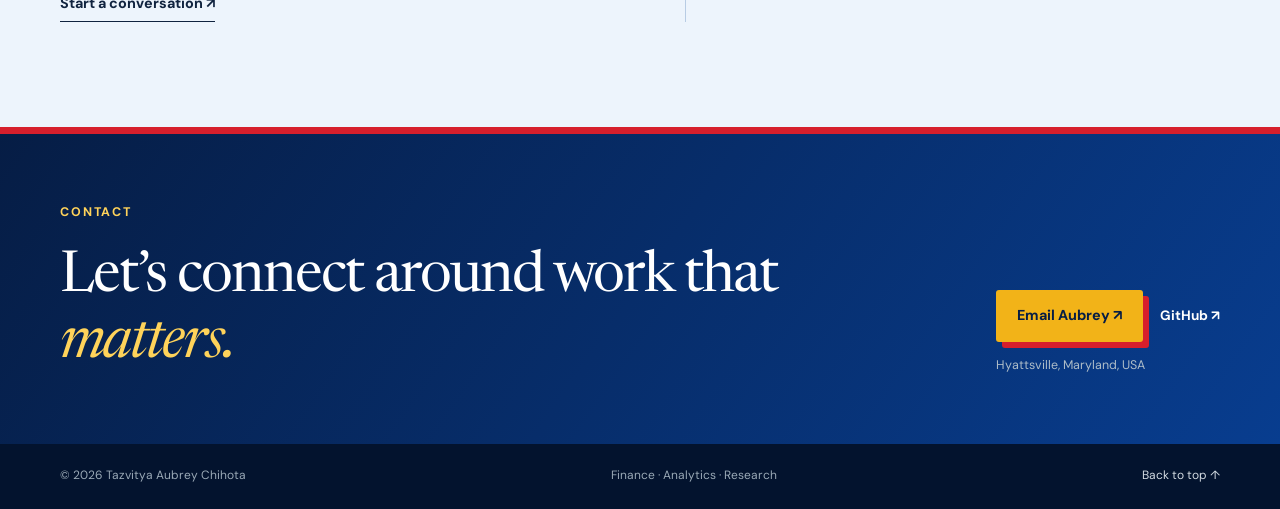
==== commit cebaa0c7: "Update professional experience" ====
--- a/index.html
+++ b/index.html
@@ -33,15 +33,21 @@
       </div>
     </section>
     <section class="intro-strip"><div class="shell strip-grid"><div><strong>7+ years</strong><span>Combined finance and analytics experience</span></div><div><strong>2 master’s degrees</strong><span>Analytics & AI; Finance & Investment Management</span></div><div><strong>2 papers</strong><span>Coauthored published research</span></div></div></section>
-    <section class="section work-section" id="work"><div class="shell"><div class="section-heading"><div><p class="eyebrow">Experience</p><h2>Finance meets operational reality.</h2></div><p>Selected roles from a career spanning healthcare, higher education, investment management, and telecommunications.</p></div>
+    <section class="section work-section" id="work"><div class="shell"><div class="section-heading"><div><p class="eyebrow">Experience</p><h2>Professional experience.</h2></div><p>Appointments across artificial intelligence, healthcare revenue, analytics, higher education, investment management, and finance.</p></div>
       <div class="experience-list">
-        <article class="experience"><div class="exp-date">2026 — present</div><div><h3>Revenue Cycle & Data Analyst</h3><p class="organization">Premier Health Group · Washington, DC</p><p>Analyze collections, reconcile payer and internal records, forecast cash receipts, and investigate rejected or underpaid healthcare transactions to clarify true receivables and financial exposure.</p></div><span class="exp-tag">Healthcare finance</span></article>
-        <article class="experience"><div class="exp-date">2025 — 2026</div><div><h3>Data Analyst</h3><p class="organization">American University, Kogod Career Development</p><p>Built three Power BI dashboards using more than 5,000 records. Automated recurring reporting, reducing manual effort by approximately 70%, and analyzed more than 1,200 records with Python and SQL.</p></div><span class="exp-tag">Business intelligence</span></article>
-        <article class="experience"><div class="exp-date">2025 — 2026</div><div><h3>Revenue Cycle Analyst · Internship</h3><p class="organization">Premier Health Group · Washington, DC</p><p>Reconciled more than 8,750 transactions and structured over 100 payment statements. Automated analysis contributed to identifying approximately $285K in recoverable revenue.</p></div><span class="exp-tag">Revenue recovery</span></article>
-        <article class="experience"><div class="exp-date">2025</div><div><h3>Data Analyst · Internship</h3><p class="organization">Washingtonian Concierge · Washington, DC</p><p>Integrated finance, payroll, compliance, and operational data into risk dashboards and strengthened reporting controls. Reduced management review cycles from roughly 10 days to three.</p></div><span class="exp-tag">Risk & controls</span></article>
-        <article class="experience"><div class="exp-date">2021 — 2024</div><div><h3>Investment Analyst; Data & Revenue Analyst</h3><p class="organization">Chartered Accountants Academy · Harare, Zimbabwe</p><p>Evaluated portfolios and investment opportunities, built performance dashboards, and developed financial forecasts. Earlier revenue analytics work covered more than 250,000 records and over 20 automated reports.</p></div><span class="exp-tag">Investments & FP&A</span></article>
-        <article class="experience"><div class="exp-date">2018 — 2021</div><div><h3>Medical Billing Analyst; Finance Intern</h3><p class="organization">Lancet Laboratories; TelOne Zimbabwe · Harare</p><p>Worked on receivables, payment exceptions, treasury reporting, budgets, cash positions, credit risk, and infrastructure asset records.</p></div><span class="exp-tag">Financial operations</span></article>
-      </div><p class="minor-note">Additional roles: Graduate Teaching Assistant in Strategic Management and Exams Proctor at American University.</p>
+        <article class="experience"><div class="exp-date">Aug 2026 — present</div><div><h3>AI Automation and Trainer</h3><p class="organization">Mercor · United States</p></div><span class="exp-tag">Part-time · Remote</span></article>
+        <article class="experience"><div class="exp-date">Jun 2026 — present</div><div><h3>Revenue Cycle Specialist</h3><p class="organization">Premier Health Group · Washington, District of Columbia</p></div><span class="exp-tag">Full-time · On-site</span></article>
+        <article class="experience"><div class="exp-date">Sep 2025 — May 2026</div><div><h3>Data Analyst</h3><p class="organization">American University — Kogod School of Business · Washington, District of Columbia</p></div><span class="exp-tag">Full-time · On-site</span></article>
+        <article class="experience"><div class="exp-date">Apr 2025 — May 2026</div><div><h3>Graduate Teaching Assistant</h3><p class="organization">American University — Kogod School of Business · Washington, District of Columbia</p></div><span class="exp-tag">Remote</span></article>
+        <article class="experience"><div class="exp-date">Jan 2025 — May 2026</div><div><h3>Exam Proctor</h3><p class="organization">American University Washington College of Law · Washington, District of Columbia</p></div><span class="exp-tag">Seasonal · On-site</span></article>
+        <article class="experience"><div class="exp-date">Dec 2025 — Apr 2026</div><div><h3>Revenue Analyst</h3><p class="organization">Premier Health Group · Washington, District of Columbia</p></div><span class="exp-tag">Internship · Remote</span></article>
+        <article class="experience"><div class="exp-date">Jul 2025 — Sep 2025</div><div><h3>Data Analyst</h3><p class="organization">Washingtonian Concierge · Washington, United States</p></div><span class="exp-tag">Internship · Remote</span></article>
+        <article class="experience"><div class="exp-date">May 2025 — Aug 2025</div><div><h3>Conference Assistant</h3><p class="organization">University Conference &amp; Guest Services · Washington, United States</p></div><span class="exp-tag">Full-time · On-site</span></article>
+        <article class="experience"><div class="exp-date">Jan 2024 — Jul 2024</div><div><h3>Investment Analyst</h3><p class="organization">Chartered Accountants Academy CAA · Harare, Zimbabwe</p></div><span class="exp-tag">Full-time · On-site</span></article>
+        <article class="experience"><div class="exp-date">Oct 2021 — Jan 2024</div><div><h3>Revenue Analyst</h3><p class="organization">Chartered Accountants Academy CAA · Harare, Zimbabwe</p></div><span class="exp-tag">On-site</span></article>
+        <article class="experience"><div class="exp-date">Dec 2020 — Oct 2021</div><div><h3>Medical Billing Analyst</h3><p class="organization">Lancet Laboratories · Harare, Zimbabwe</p></div><span class="exp-tag">Full-time · On-site</span></article>
+        <article class="experience"><div class="exp-date">Sep 2018 — Jul 2019</div><div><h3>Finance Intern</h3><p class="organization">TelOne Zimbabwe · Harare, Zimbabwe</p></div><span class="exp-tag">Internship · On-site</span></article>
+      </div>
     </div></section>
     <section class="section project-section" id="projects"><div class="shell"><div class="section-heading"><div><p class="eyebrow">Selected projects</p><h2>Research, models, and proposals.</h2></div><p>Case studies that bring together financial judgment, analysis, and practical implementation questions.</p></div>
       <div class="project-grid">
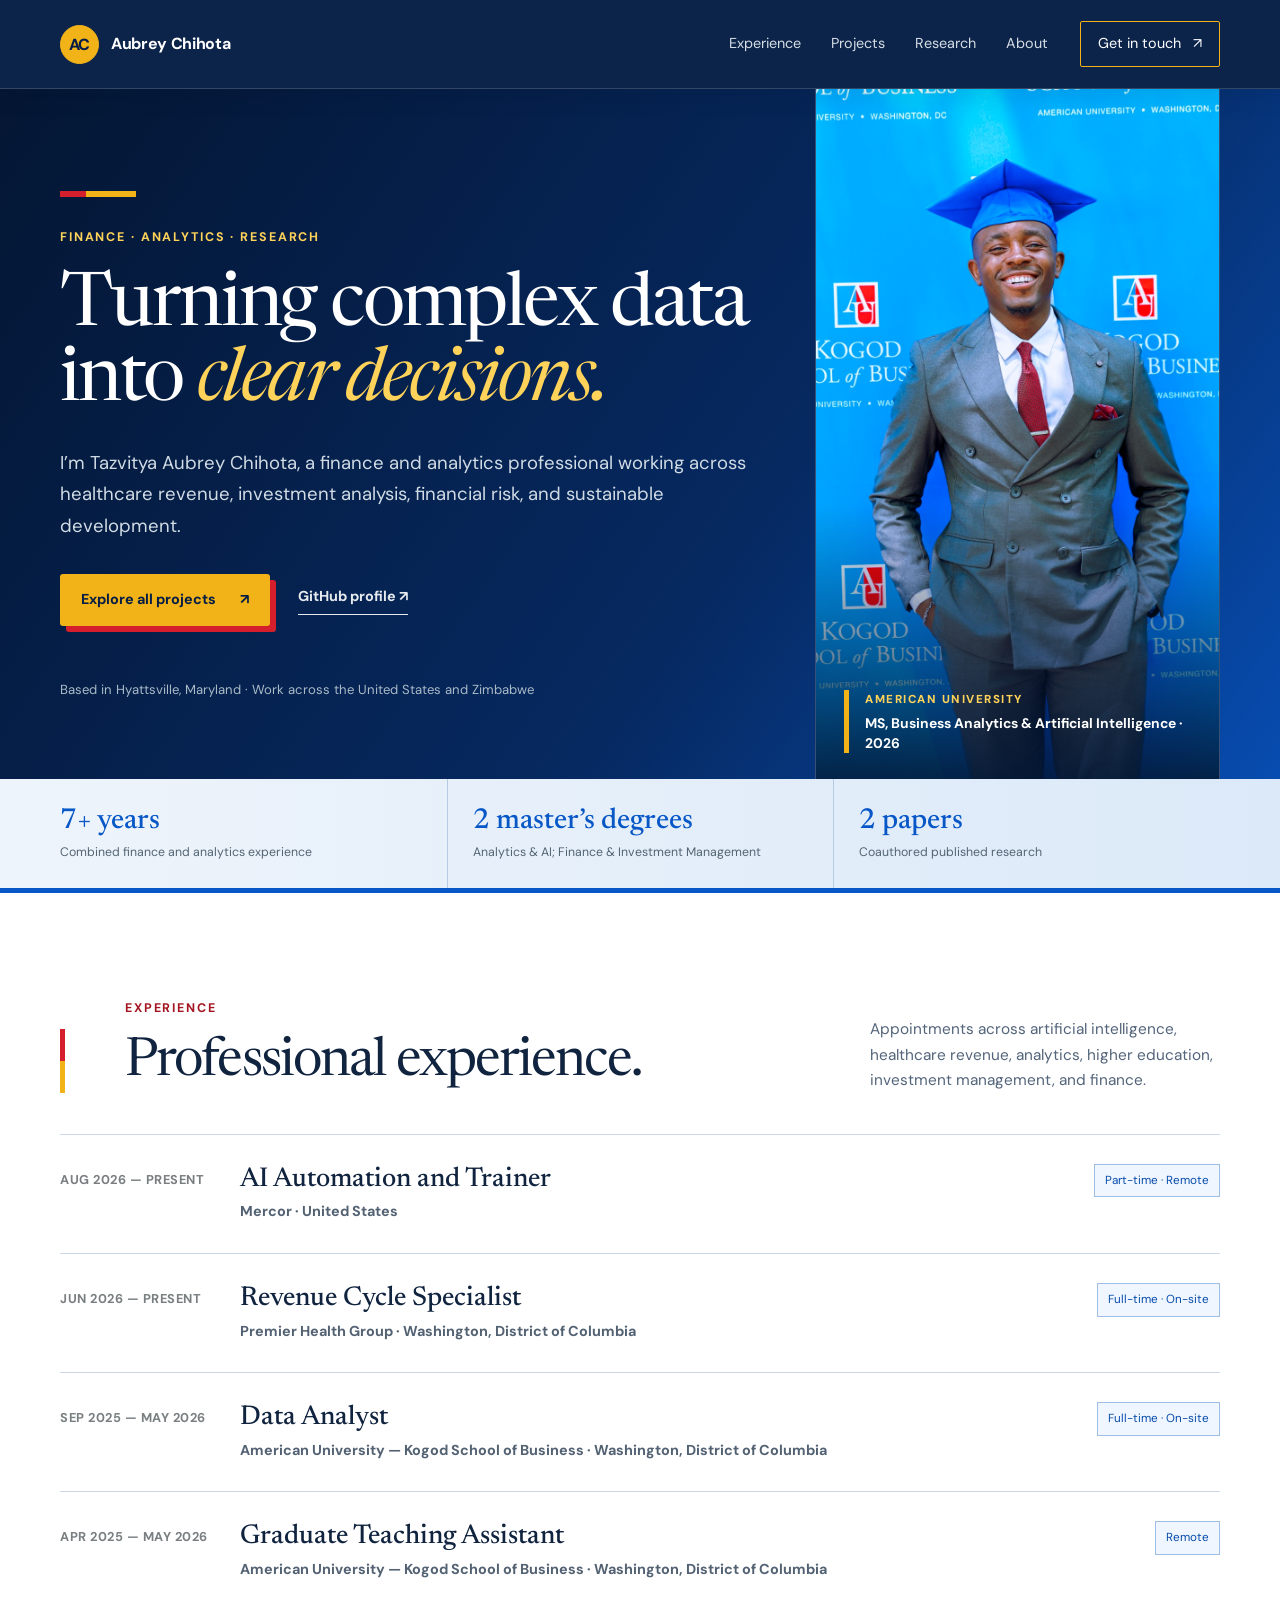
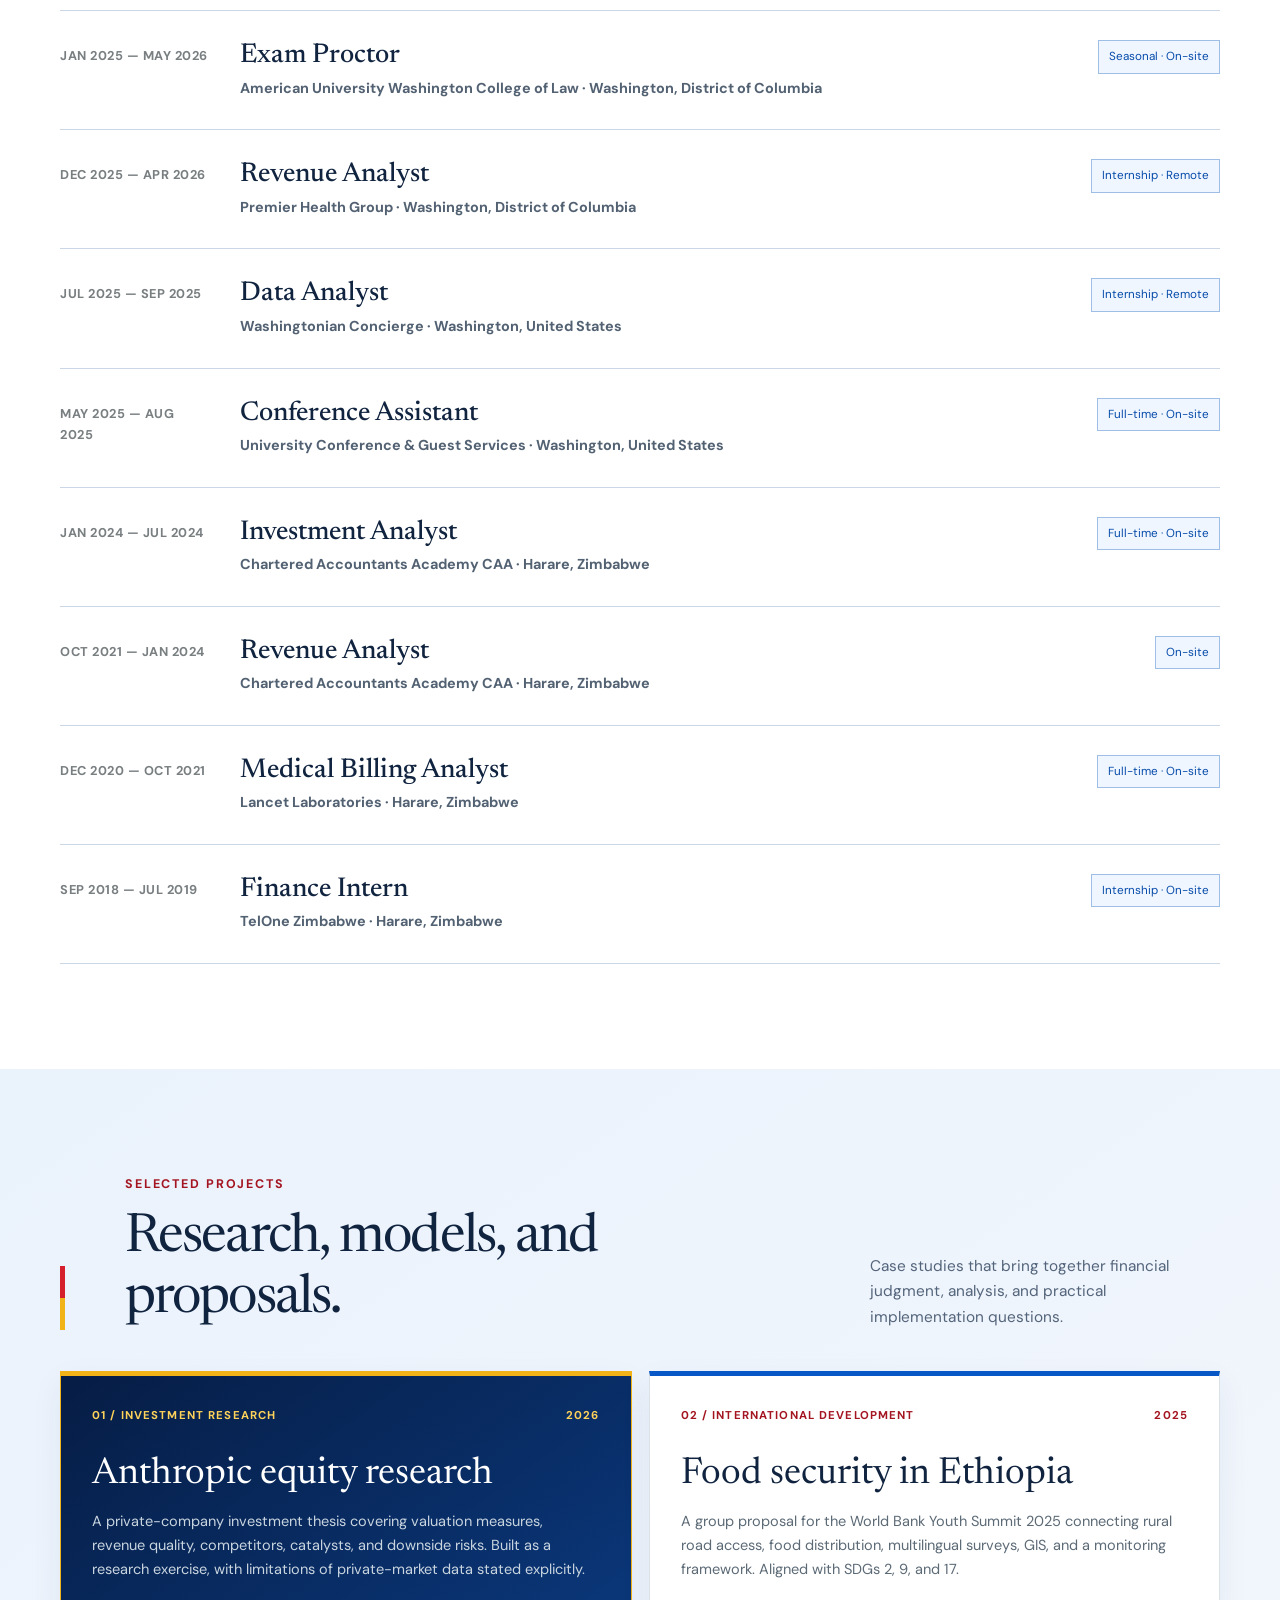
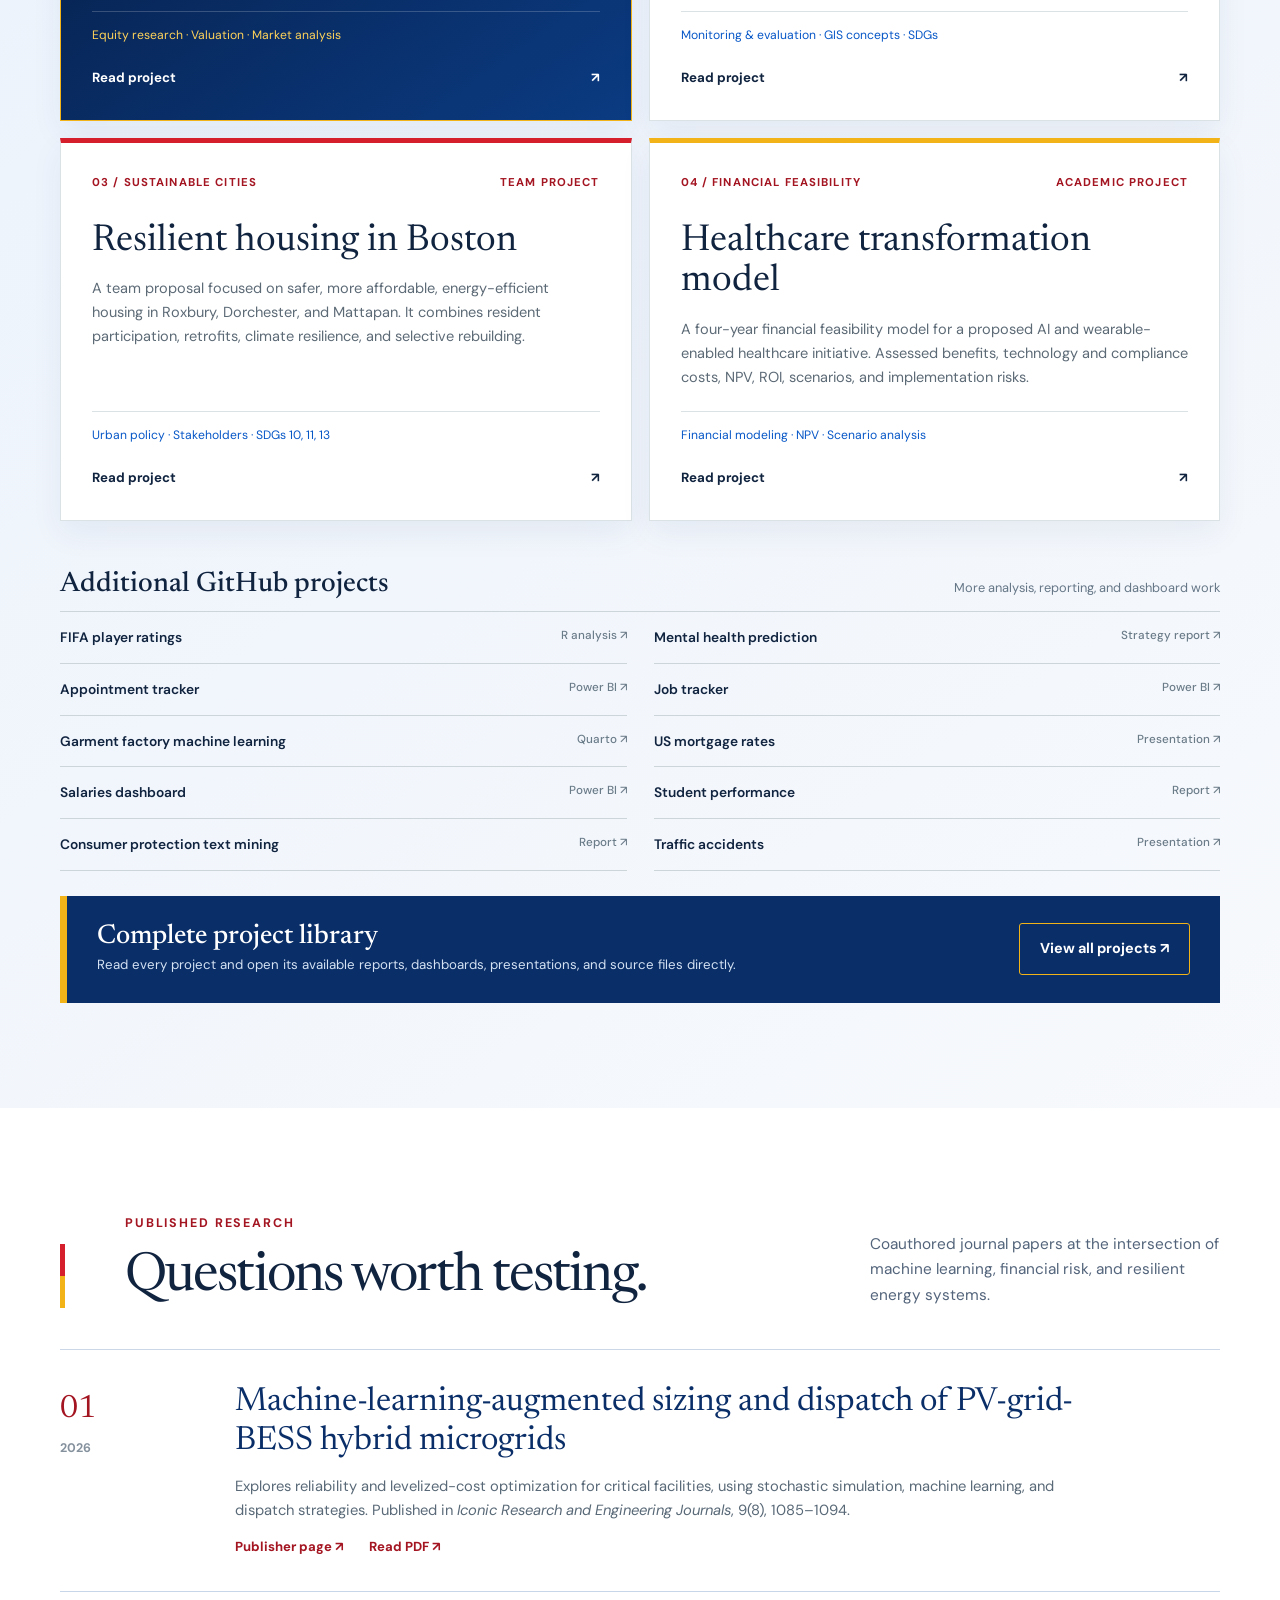
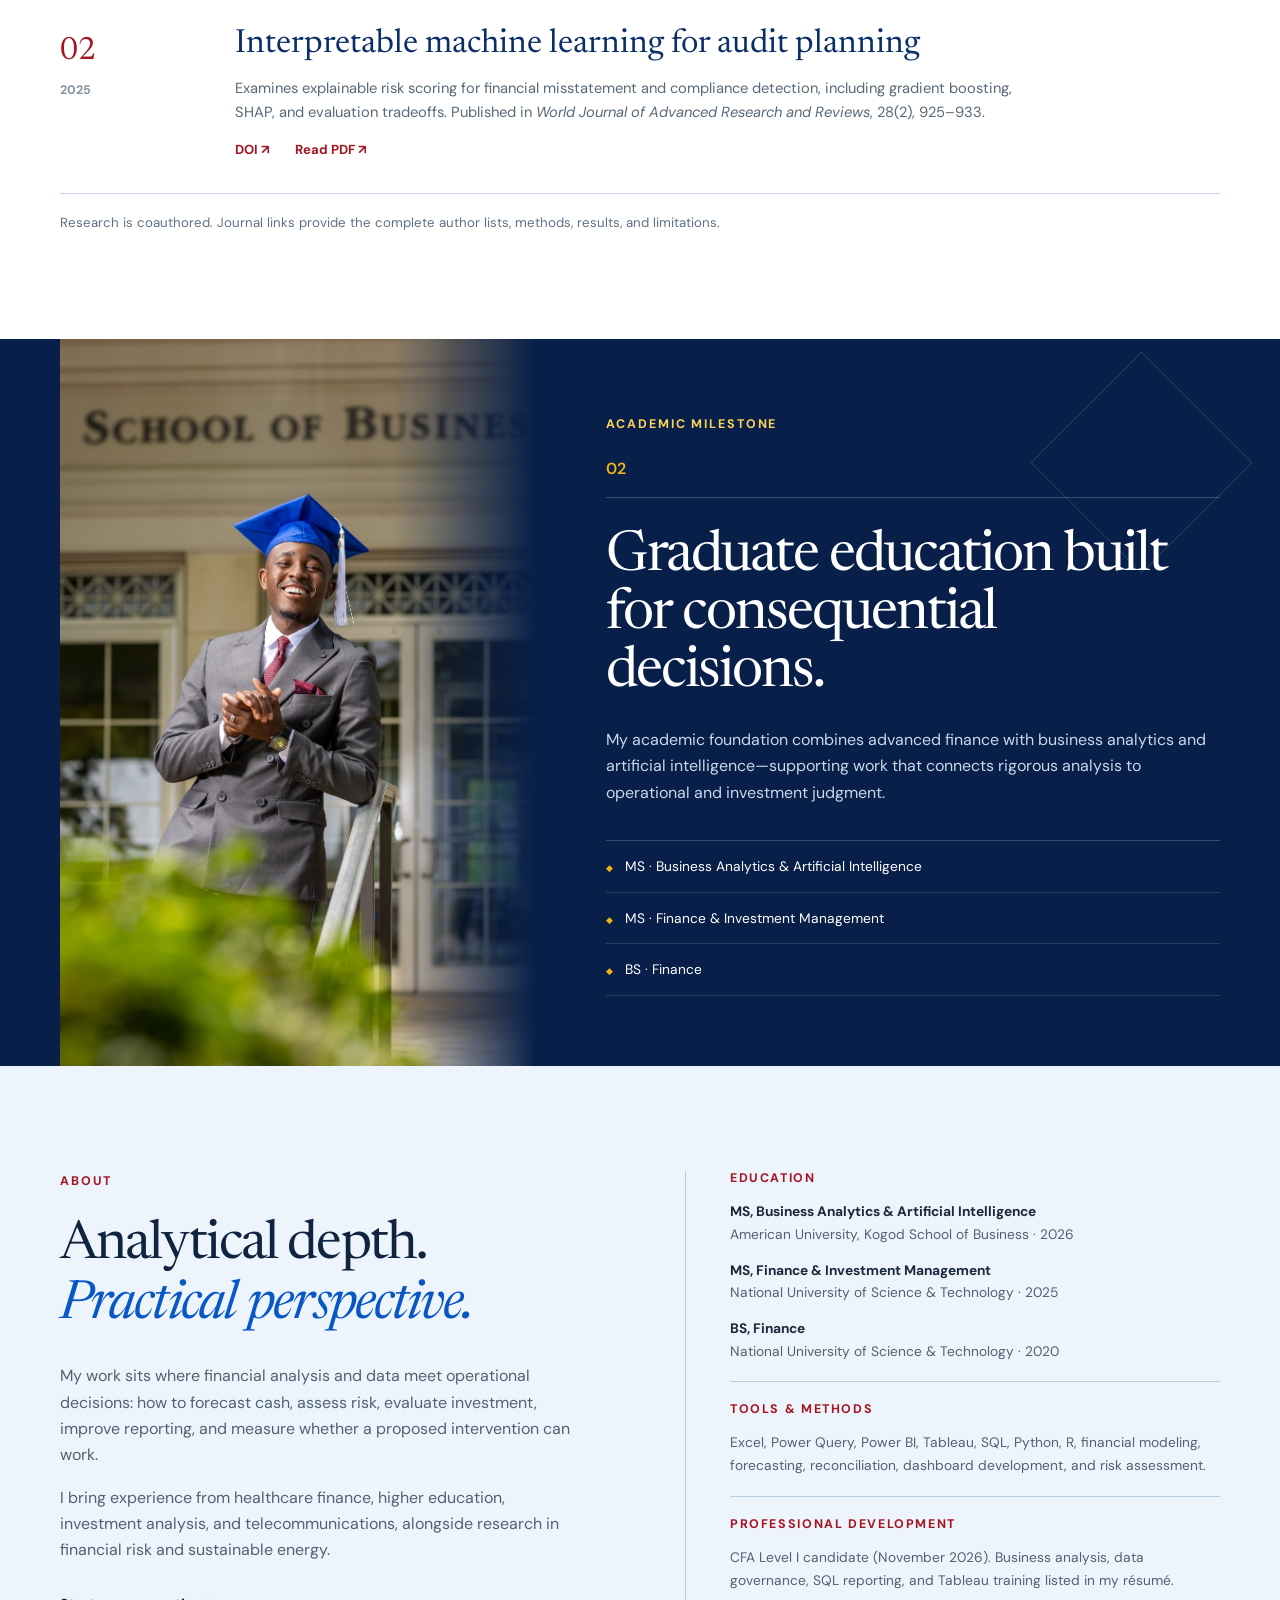
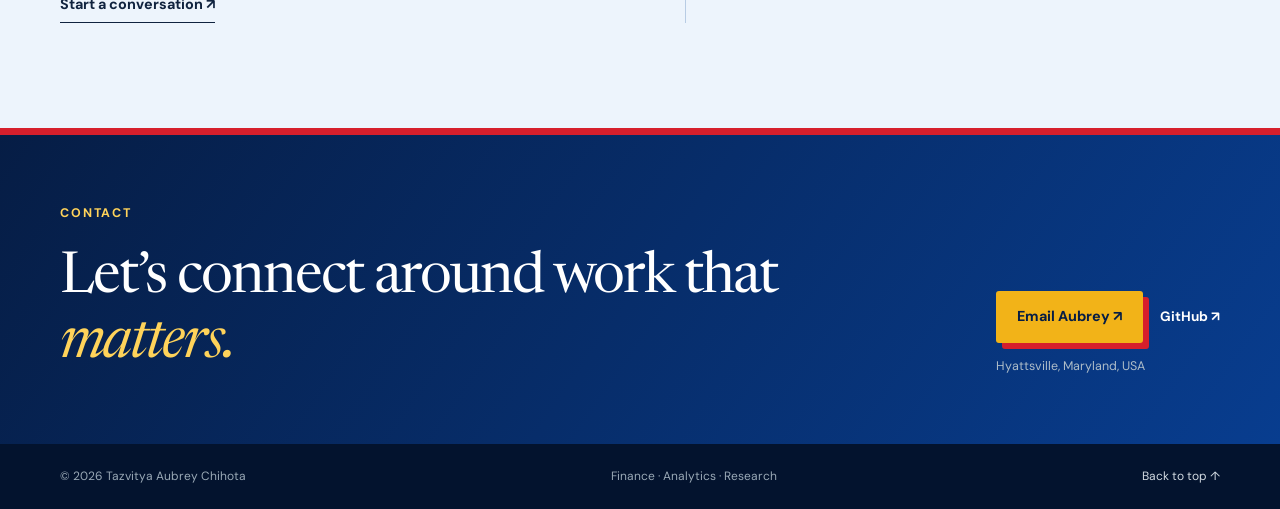
==== commit c2e9b296: "Add complete employer-friendly project library" ====
--- a/index.html
+++ b/index.html
@@ -16,7 +16,7 @@
   <header class="site-header">
     <div class="shell nav-wrap">
       <a class="wordmark" href="#top" aria-label="Tazvitya Aubrey Chihota home"><span class="monogram">AC</span><span>Aubrey Chihota</span></a>
-      <nav aria-label="Main navigation"><a href="#work">Experience</a><a href="#projects">Projects</a><a href="#research">Research</a><a href="#about">About</a></nav>
+      <nav aria-label="Main navigation"><a href="#work">Experience</a><a href="projects.html">Projects</a><a href="#research">Research</a><a href="#about">About</a></nav>
       <a class="nav-contact" href="mailto:tc1706a@american.edu">Get in touch <span aria-hidden="true">↗</span></a>
     </div>
   </header>
@@ -26,7 +26,7 @@
         <div class="hero-copy"><p class="eyebrow light">Finance · Analytics · Research</p>
           <h1>Turning complex data into <em>clear decisions.</em></h1>
           <p class="hero-intro">I’m Tazvitya Aubrey Chihota, a finance and analytics professional working across healthcare revenue, investment analysis, financial risk, and sustainable development.</p>
-          <div class="hero-actions"><a class="button primary" href="#projects">Explore selected work <span aria-hidden="true">↗</span></a><a class="text-link light-link" href="https://github.com/Brey1997" target="_blank" rel="noopener noreferrer">GitHub profile ↗</a></div>
+          <div class="hero-actions"><a class="button primary" href="projects.html">Explore all projects <span aria-hidden="true">↗</span></a><a class="text-link light-link" href="https://github.com/Brey1997" target="_blank" rel="noopener noreferrer">GitHub profile ↗</a></div>
           <p class="hero-location">Based in Hyattsville, Maryland · Work across the United States and Zimbabwe</p>
         </div>
         <figure class="hero-portrait"><img src="assets/aubrey-kogod-portrait.jpg" alt="Aubrey Chihota in graduation attire at American University’s Kogod School of Business"><figcaption><span>American University</span><strong>MS, Business Analytics &amp; Artificial Intelligence · 2026</strong></figcaption></figure>
@@ -51,24 +51,24 @@
     </div></section>
     <section class="section project-section" id="projects"><div class="shell"><div class="section-heading"><div><p class="eyebrow">Selected projects</p><h2>Research, models, and proposals.</h2></div><p>Case studies that bring together financial judgment, analysis, and practical implementation questions.</p></div>
       <div class="project-grid">
-        <article class="project-card dark-card"><div class="card-meta"><span>01 / Investment research</span><span>2026</span></div><h3>Anthropic equity research</h3><p>A private-company investment thesis covering valuation measures, revenue quality, competitors, catalysts, and downside risks. Built as a research exercise, with limitations of private-market data stated explicitly.</p><div class="skill-line">Equity research · Valuation · Market analysis</div><a href="https://github.com/Brey1997/MY-PROJECTS/tree/main/projects/anthropic-equity-research" target="_blank" rel="noopener noreferrer" aria-label="View Anthropic equity research project">View project <span aria-hidden="true">↗</span></a></article>
-        <article class="project-card"><div class="card-meta"><span>02 / International development</span><span>2025</span></div><h3>Food security in Ethiopia</h3><p>A group proposal for the World Bank Youth Summit 2025 connecting rural road access, food distribution, multilingual surveys, GIS, and a monitoring framework. Aligned with SDGs 2, 9, and 17.</p><div class="skill-line">Monitoring & evaluation · GIS concepts · SDGs</div><a href="https://github.com/Brey1997/MY-PROJECTS/tree/main/projects/ethiopia-food-security-infrastructure" target="_blank" rel="noopener noreferrer" aria-label="View Ethiopia food security project">View project <span aria-hidden="true">↗</span></a></article>
-        <article class="project-card"><div class="card-meta"><span>03 / Sustainable cities</span><span>Team project</span></div><h3>Resilient housing in Boston</h3><p>A team proposal focused on safer, more affordable, energy-efficient housing in Roxbury, Dorchester, and Mattapan. It combines resident participation, retrofits, climate resilience, and selective rebuilding.</p><div class="skill-line">Urban policy · Stakeholders · SDGs 10, 11, 13</div><a href="https://github.com/Brey1997/MY-PROJECTS/tree/main/projects/boston-resilient-housing" target="_blank" rel="noopener noreferrer" aria-label="View Boston resilient housing project">View project <span aria-hidden="true">↗</span></a></article>
-        <article class="project-card"><div class="card-meta"><span>04 / Financial feasibility</span><span>Academic project</span></div><h3>Healthcare transformation model</h3><p>A four-year financial feasibility model for a proposed AI and wearable-enabled healthcare initiative. Assessed benefits, technology and compliance costs, NPV, ROI, scenarios, and implementation risks.</p><div class="skill-line">Financial modeling · NPV · Scenario analysis</div><span class="card-status">Described in résumé</span></article>
+        <article class="project-card dark-card"><div class="card-meta"><span>01 / Investment research</span><span>2026</span></div><h3>Anthropic equity research</h3><p>A private-company investment thesis covering valuation measures, revenue quality, competitors, catalysts, and downside risks. Built as a research exercise, with limitations of private-market data stated explicitly.</p><div class="skill-line">Equity research · Valuation · Market analysis</div><a href="projects.html#anthropic-equity-research" aria-label="Read Anthropic equity research project">Read project <span aria-hidden="true">↗</span></a></article>
+        <article class="project-card"><div class="card-meta"><span>02 / International development</span><span>2025</span></div><h3>Food security in Ethiopia</h3><p>A group proposal for the World Bank Youth Summit 2025 connecting rural road access, food distribution, multilingual surveys, GIS, and a monitoring framework. Aligned with SDGs 2, 9, and 17.</p><div class="skill-line">Monitoring & evaluation · GIS concepts · SDGs</div><a href="projects.html#ethiopia-food-security" aria-label="Read Ethiopia food security project">Read project <span aria-hidden="true">↗</span></a></article>
+        <article class="project-card"><div class="card-meta"><span>03 / Sustainable cities</span><span>Team project</span></div><h3>Resilient housing in Boston</h3><p>A team proposal focused on safer, more affordable, energy-efficient housing in Roxbury, Dorchester, and Mattapan. It combines resident participation, retrofits, climate resilience, and selective rebuilding.</p><div class="skill-line">Urban policy · Stakeholders · SDGs 10, 11, 13</div><a href="projects.html#boston-resilient-housing" aria-label="Read Boston resilient housing project">Read project <span aria-hidden="true">↗</span></a></article>
+        <article class="project-card"><div class="card-meta"><span>04 / Financial feasibility</span><span>Academic project</span></div><h3>Healthcare transformation model</h3><p>A four-year financial feasibility model for a proposed AI and wearable-enabled healthcare initiative. Assessed benefits, technology and compliance costs, NPV, ROI, scenarios, and implementation risks.</p><div class="skill-line">Financial modeling · NPV · Scenario analysis</div><a href="projects.html#healthcare-transformation">Read project <span aria-hidden="true">↗</span></a></article>
       </div>
       <div class="archive"><div class="archive-heading"><h3>Additional GitHub projects</h3><p>More analysis, reporting, and dashboard work</p></div><div class="archive-grid">
-        <a href="https://github.com/Brey1997/MY-PROJECTS/tree/main/projects/fifa-player-ratings" target="_blank" rel="noopener noreferrer">FIFA player ratings <span>R analysis ↗</span></a>
-        <a href="https://github.com/Brey1997/MY-PROJECTS/tree/main/projects/mental-health-prediction" target="_blank" rel="noopener noreferrer">Mental health prediction <span>Strategy report ↗</span></a>
-        <a href="https://github.com/Brey1997/MY-PROJECTS/tree/main/projects/appointment-tracker" target="_blank" rel="noopener noreferrer">Appointment tracker <span>Power BI ↗</span></a>
-        <a href="https://github.com/Brey1997/MY-PROJECTS/tree/main/projects/job-tracker" target="_blank" rel="noopener noreferrer">Job tracker <span>Power BI ↗</span></a>
-        <a href="https://github.com/Brey1997/MY-PROJECTS/tree/main/projects/garment-factory-machine-learning" target="_blank" rel="noopener noreferrer">Garment factory machine learning <span>Quarto ↗</span></a>
-        <a href="https://github.com/Brey1997/MY-PROJECTS/tree/main/projects/us-mortgage-rates" target="_blank" rel="noopener noreferrer">US mortgage rates <span>Presentation ↗</span></a>
-        <a href="https://github.com/Brey1997/MY-PROJECTS/tree/main/projects/salaries-dashboard" target="_blank" rel="noopener noreferrer">Salaries dashboard <span>Power BI ↗</span></a>
-        <a href="https://github.com/Brey1997/MY-PROJECTS/tree/main/projects/student-performance" target="_blank" rel="noopener noreferrer">Student performance <span>Report ↗</span></a>
-        <a href="https://github.com/Brey1997/MY-PROJECTS/tree/main/projects/consumer-protection-text-mining" target="_blank" rel="noopener noreferrer">Consumer protection text mining <span>Report ↗</span></a>
-        <a href="https://github.com/Brey1997/MY-PROJECTS/tree/main/projects/traffic-accidents" target="_blank" rel="noopener noreferrer">Traffic accidents <span>Presentation ↗</span></a>
+        <a href="projects.html#fifa-player-ratings">FIFA player ratings <span>R analysis ↗</span></a>
+        <a href="projects.html#mental-health-prediction">Mental health prediction <span>Strategy report ↗</span></a>
+        <a href="projects.html#appointment-tracker">Appointment tracker <span>Power BI ↗</span></a>
+        <a href="projects.html#job-tracker">Job tracker <span>Power BI ↗</span></a>
+        <a href="projects.html#garment-factory-ml">Garment factory machine learning <span>Quarto ↗</span></a>
+        <a href="projects.html#us-mortgage-rates">US mortgage rates <span>Presentation ↗</span></a>
+        <a href="projects.html#salaries-dashboard">Salaries dashboard <span>Power BI ↗</span></a>
+        <a href="projects.html#student-performance">Student performance <span>Report ↗</span></a>
+        <a href="projects.html#consumer-protection">Consumer protection text mining <span>Report ↗</span></a>
+        <a href="projects.html#traffic-accidents">Traffic accidents <span>Presentation ↗</span></a>
       </div></div>
-      <div class="more-work"><div><h3>Full project repository</h3><p>Browse the source materials and project notes on GitHub.</p></div><a class="button outline" href="https://github.com/Brey1997/MY-PROJECTS" target="_blank" rel="noopener noreferrer">Browse all projects ↗</a></div>
+      <div class="more-work"><div><h3>Complete project library</h3><p>Read every project and open its available reports, dashboards, presentations, and source files directly.</p></div><a class="button outline" href="projects.html">View all projects ↗</a></div>
     </div></section>
     <section class="section research-section" id="research"><div class="shell"><div class="section-heading"><div><p class="eyebrow">Published research</p><h2>Questions worth testing.</h2></div><p>Coauthored journal papers at the intersection of machine learning, financial risk, and resilient energy systems.</p></div>
       <div class="paper-list"><article class="paper"><div class="paper-index">01 <span>2026</span></div><div><h3>Machine-learning-augmented sizing and dispatch of PV-grid-BESS hybrid microgrids</h3><p>Explores reliability and levelized-cost optimization for critical facilities, using stochastic simulation, machine learning, and dispatch strategies. Published in <em>Iconic Research and Engineering Journals</em>, 9(8), 1085–1094.</p><div class="paper-links"><a href="https://www.irejournals.com/paper-details/1714253" target="_blank" rel="noopener noreferrer">Publisher page ↗</a><a href="https://www.irejournals.com/formatedpaper/1714253.pdf" target="_blank" rel="noopener noreferrer">Read PDF ↗</a></div></div></article>
--- a/styles.css
+++ b/styles.css
@@ -30,3 +30,8 @@
 .closing{background:linear-gradient(125deg,#061d45,#083d8f);border-top:7px solid var(--red)}footer{background:#03132e}
 @media(max-width:950px){.hero-grid{grid-template-columns:1fr .62fr;gap:30px}.hero-portrait{min-height:630px}.academic-grid{grid-template-columns:.8fr 1.2fr}.academic-copy{padding-left:42px}}
 @media(max-width:720px){.site-header{position:relative}.hero:before{display:none}.hero-grid{display:grid;grid-template-columns:1fr;gap:0}.hero-copy{padding:58px 0 42px}.hero-portrait{min-height:520px;width:calc(100% + 32px);margin-left:-16px}.section-heading:before{display:none}.academic-grid{display:block}.academic-feature figure{min-height:460px;width:calc(100% + 32px);margin-left:-16px}.academic-feature figure:after{background:linear-gradient(transparent 75%,#071f49)}.academic-copy{padding:48px 0}.academic-copy h2{font-size:clamp(2.5rem,11vw,3.7rem)}}
+
+/* Complete project library */
+.library-page{background:#f4f7fb}.library-hero{background:linear-gradient(125deg,#041633,#083d8f);color:#fff;padding:88px 0 76px;border-bottom:7px solid var(--red)}.library-hero-grid{display:grid;grid-template-columns:1.15fr .85fr;gap:80px;align-items:end}.library-hero h1{margin:0;max-width:720px}.library-hero-grid>div:last-child{border-left:1px solid #ffffff3a;padding-left:35px}.library-hero-grid>div:last-child p{color:#d5e2f1;font-size:1.06rem}.project-directory{padding:54px 0 70px;background:#eaf1fa}.directory-head{display:flex;justify-content:space-between;gap:30px;align-items:end;margin-bottom:20px}.directory-head .eyebrow,.directory-head p{margin:0}.directory-head>p:last-child{font-size:.83rem;color:#61738a}.directory-grid{display:grid;grid-template-columns:repeat(2,minmax(0,1fr));gap:1px;background:#b9cbe1;border:1px solid #b9cbe1}.directory-grid a{display:grid;grid-template-columns:40px 1fr auto;gap:14px;align-items:center;padding:16px 18px;background:#fff;text-decoration:none;font-weight:700;color:#10233f;transition:background .15s,color .15s}.directory-grid a:hover{background:#0757c7;color:#fff}.directory-grid a>span{color:#a41522;font:600 1rem 'Newsreader',serif}.directory-grid a:hover>span{color:#ffd35a}.directory-grid small{font-size:.69rem;text-transform:uppercase;letter-spacing:.06em;color:#64758a;font-weight:700}.directory-grid a:hover small{color:#dce9f8}.project-details{padding:30px 0 90px;background:#fff}.project-detail{scroll-margin-top:100px;display:grid;grid-template-columns:70px minmax(0,1fr) 290px;gap:35px;padding:64px 0;border-bottom:1px solid #cbd7e6}.project-detail:last-child{border-bottom:0}.project-detail.featured-detail{margin-top:28px;padding:50px 36px;background:linear-gradient(145deg,#f2f7fd,#fff);border:1px solid #b9cde6;border-top:6px solid var(--accent)}.project-number{font:500 2.5rem/1 'Newsreader',serif;color:#b11e2a}.project-main .eyebrow{margin-bottom:12px}.project-main h2{font:400 clamp(2.2rem,3.8vw,3.7rem)/1.04 'Newsreader',serif;color:#082d68;margin-bottom:18px}.project-main h3,.project-files h3{font-size:.74rem;text-transform:uppercase;letter-spacing:.13em;color:#a41522;margin:27px 0 10px}.project-lede{font:400 1.3rem/1.55 'Newsreader',serif;color:#344b68;max-width:790px}.project-main>p:not(.eyebrow):not(.project-lede):not(.scope-note){color:#586a80;max-width:800px}.capability-list{display:flex;flex-wrap:wrap;gap:8px;margin-top:24px}.capability-list span{background:#edf4fc;border:1px solid #c4d8ee;color:#0750b0;padding:6px 10px;font-size:.72rem;font-weight:700}.scope-note{margin-top:22px;padding:14px 16px;border-left:4px solid var(--accent);background:#fff8df;color:#5e522d;font-size:.83rem}.project-files{align-self:start;background:#071f49;color:#fff;padding:22px}.project-files h3{color:var(--accent);margin-top:0}.file-card{display:block;background:#fff;color:#10233f;text-decoration:none;margin-top:10px;padding:14px;border-left:4px solid var(--red);transition:transform .15s,background .15s}.file-card:hover{background:#fff5d7;transform:translateX(3px)}.file-card strong,.file-card span{display:block}.file-card strong{font-size:.85rem}.file-card span{color:#637286;font-size:.7rem;margin-top:4px}.file-note{font-size:.76rem;line-height:1.55;color:#c9d8ea;margin:12px 0 0}.warning-note{border-left:4px solid var(--red);padding-left:11px;color:#ffe0e2}.library-page footer{margin-top:0}
+@media(max-width:950px){.library-hero-grid{gap:45px}.project-detail{grid-template-columns:50px minmax(0,1fr);gap:24px}.project-files{grid-column:2}.project-detail.featured-detail{padding:42px 25px}}
+@media(max-width:720px){.library-hero{padding:58px 0}.library-hero-grid{grid-template-columns:1fr;gap:28px}.library-hero-grid>div:last-child{padding:24px 0 0;border-left:0;border-top:1px solid #ffffff3a}.directory-head{display:block}.directory-head>p:last-child{margin-top:8px}.directory-grid{grid-template-columns:1fr}.directory-grid a{grid-template-columns:34px 1fr}.directory-grid small{display:none}.project-detail,.project-detail.featured-detail{display:block;padding:45px 0;margin:0;background:#fff;border-left:0;border-right:0}.project-number{font-size:1.4rem;margin-bottom:14px}.project-files{margin-top:28px}.project-main h2{font-size:2.5rem}}
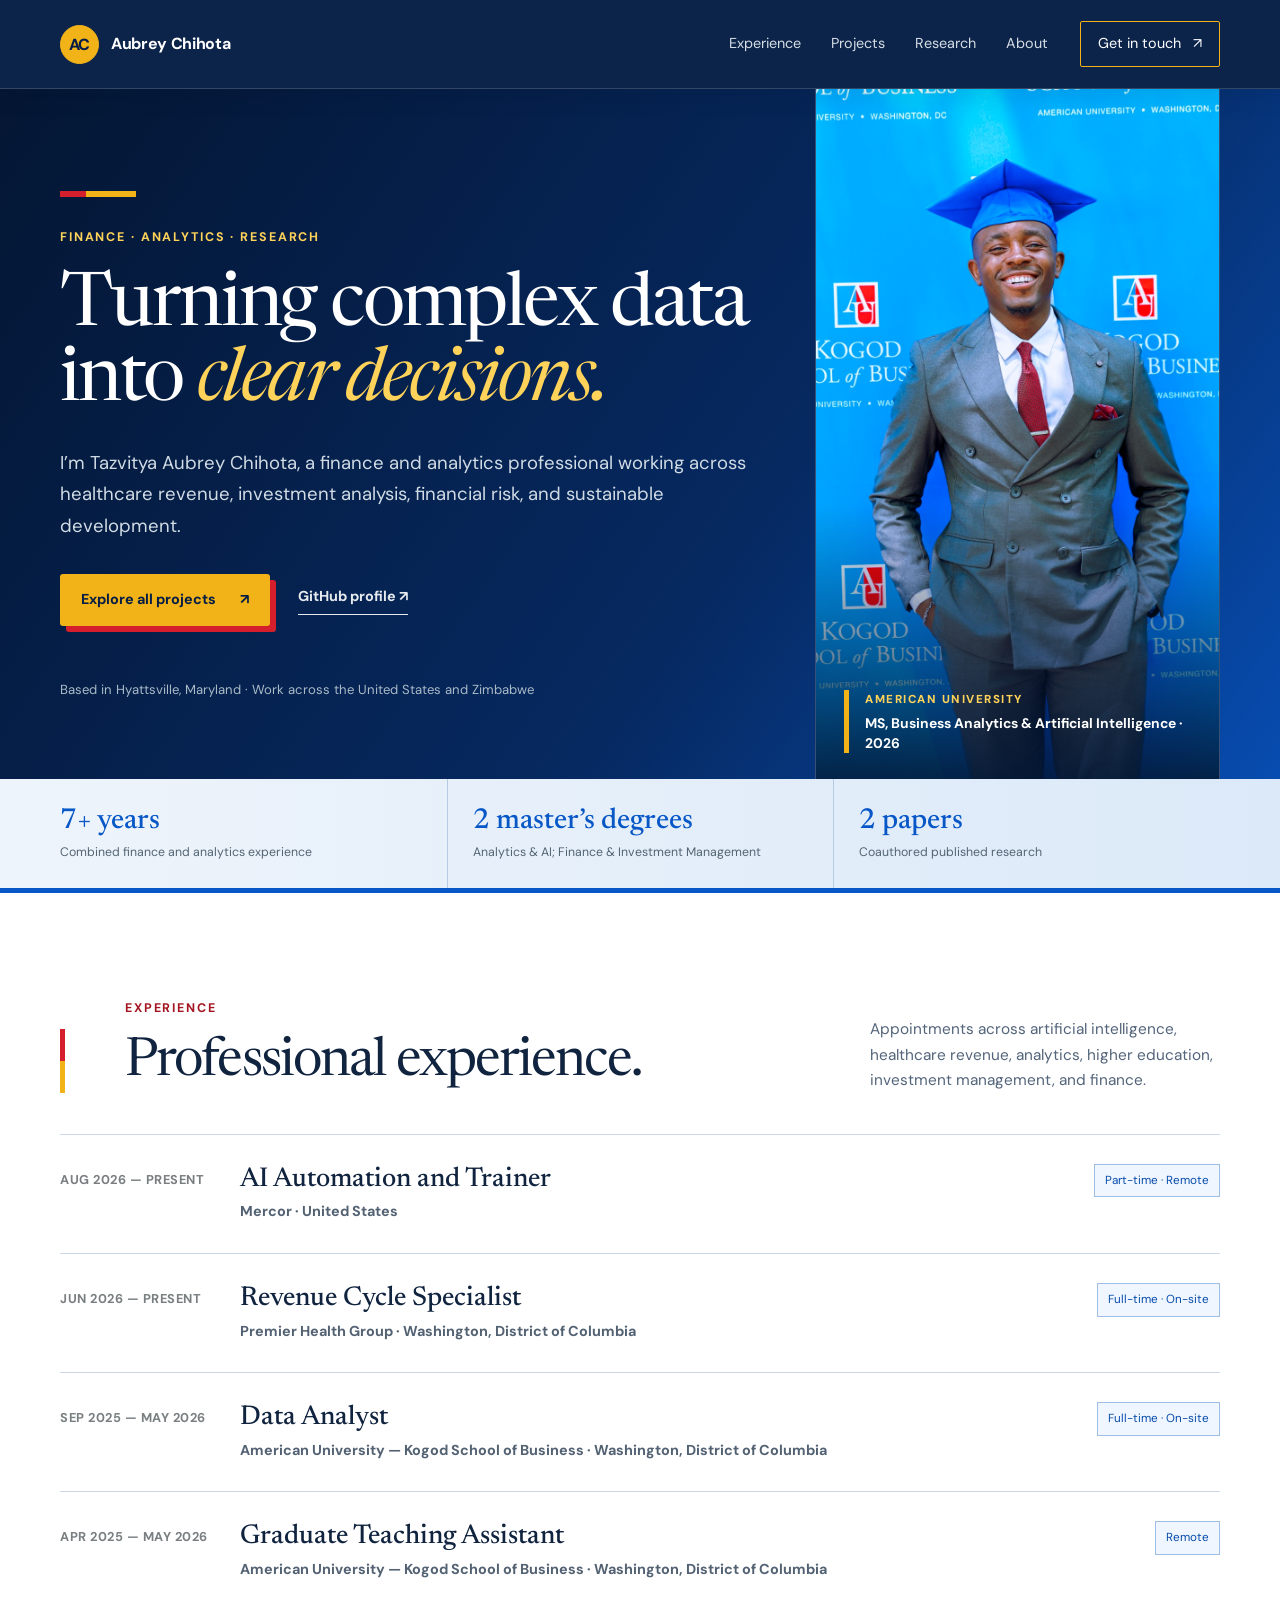
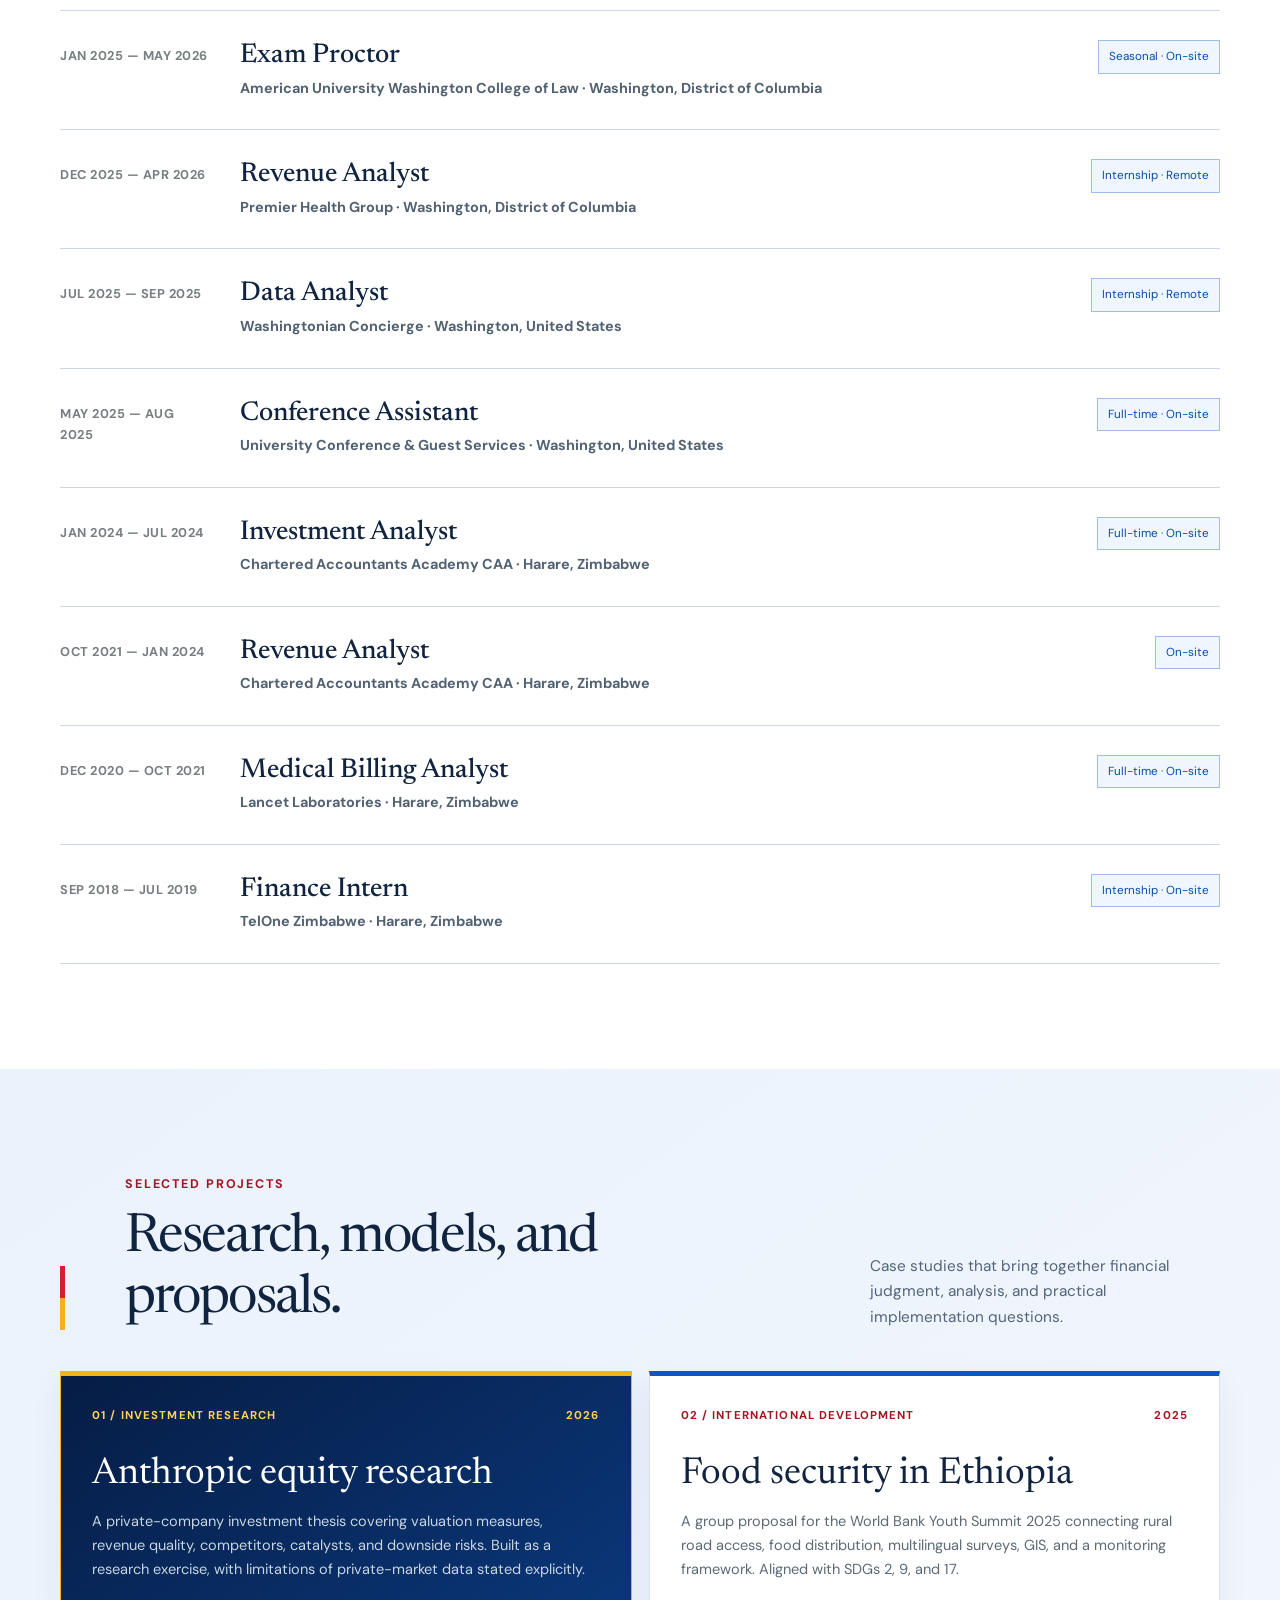
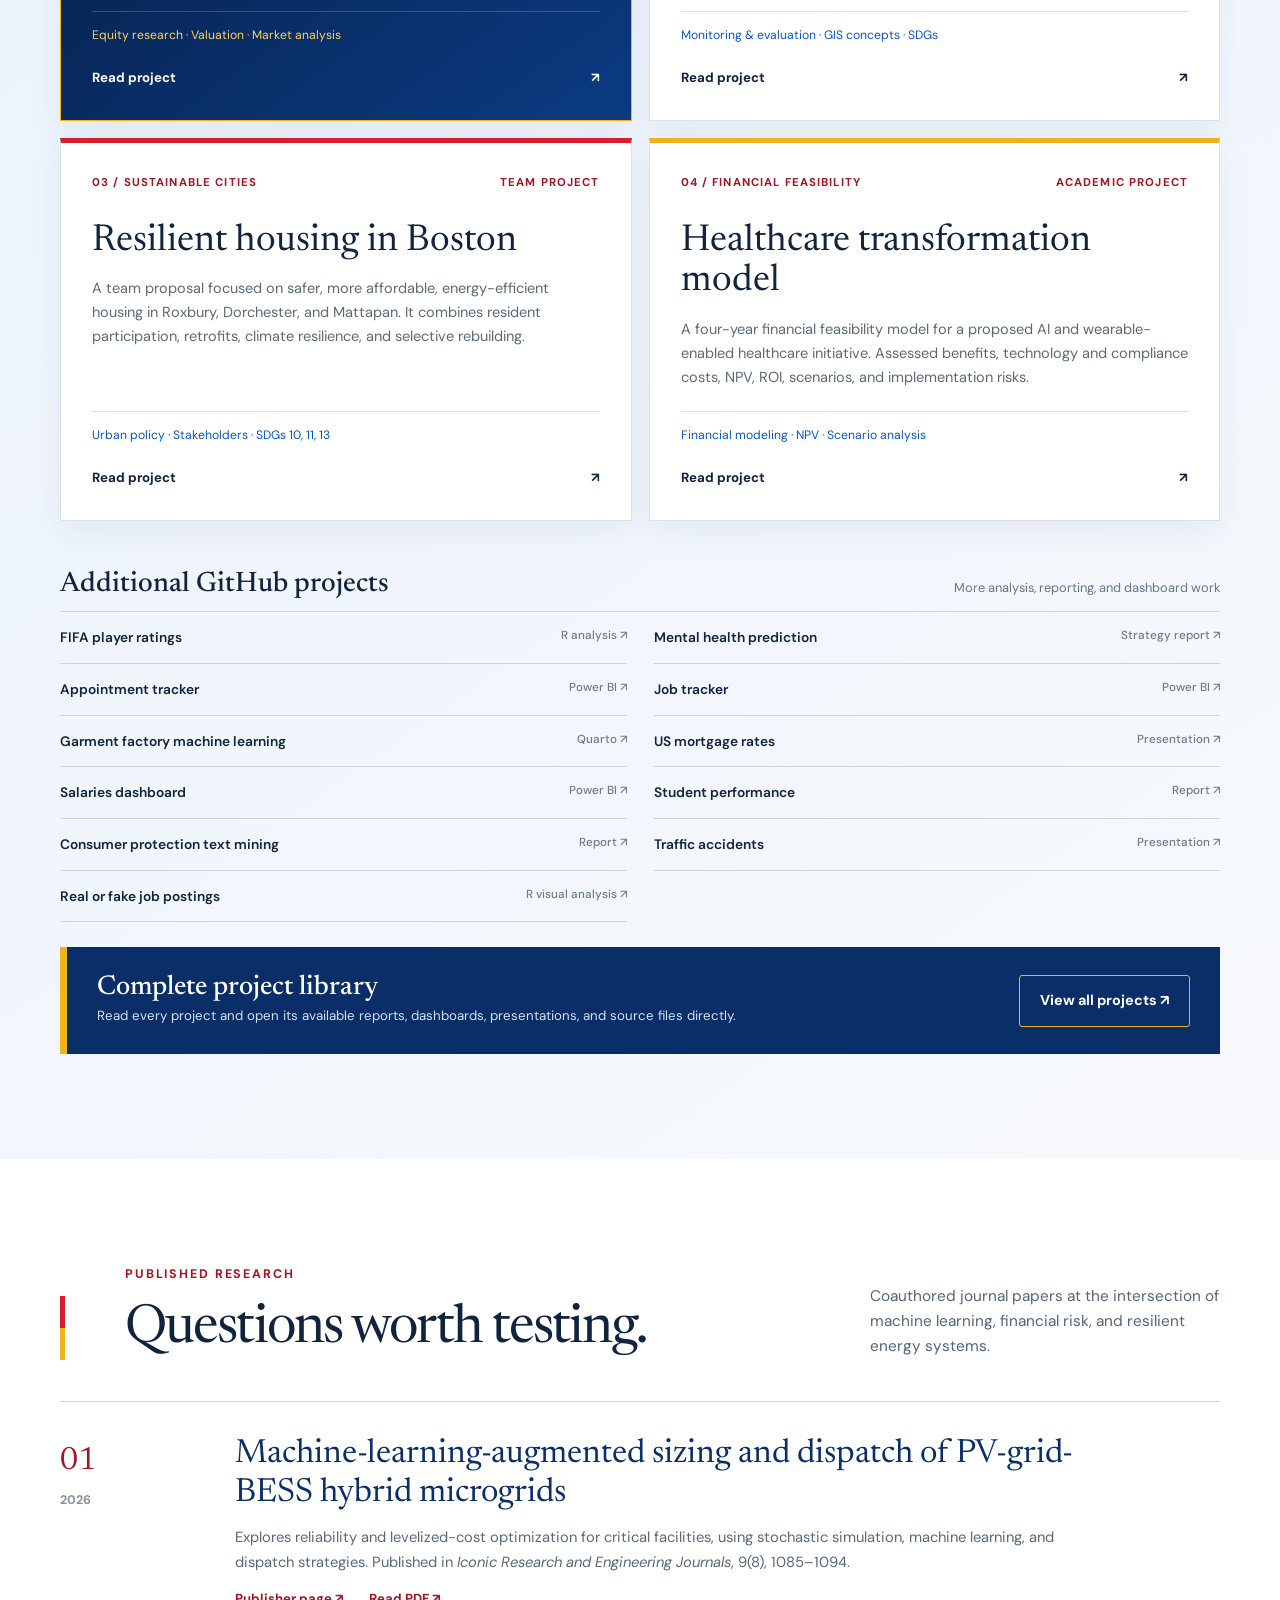
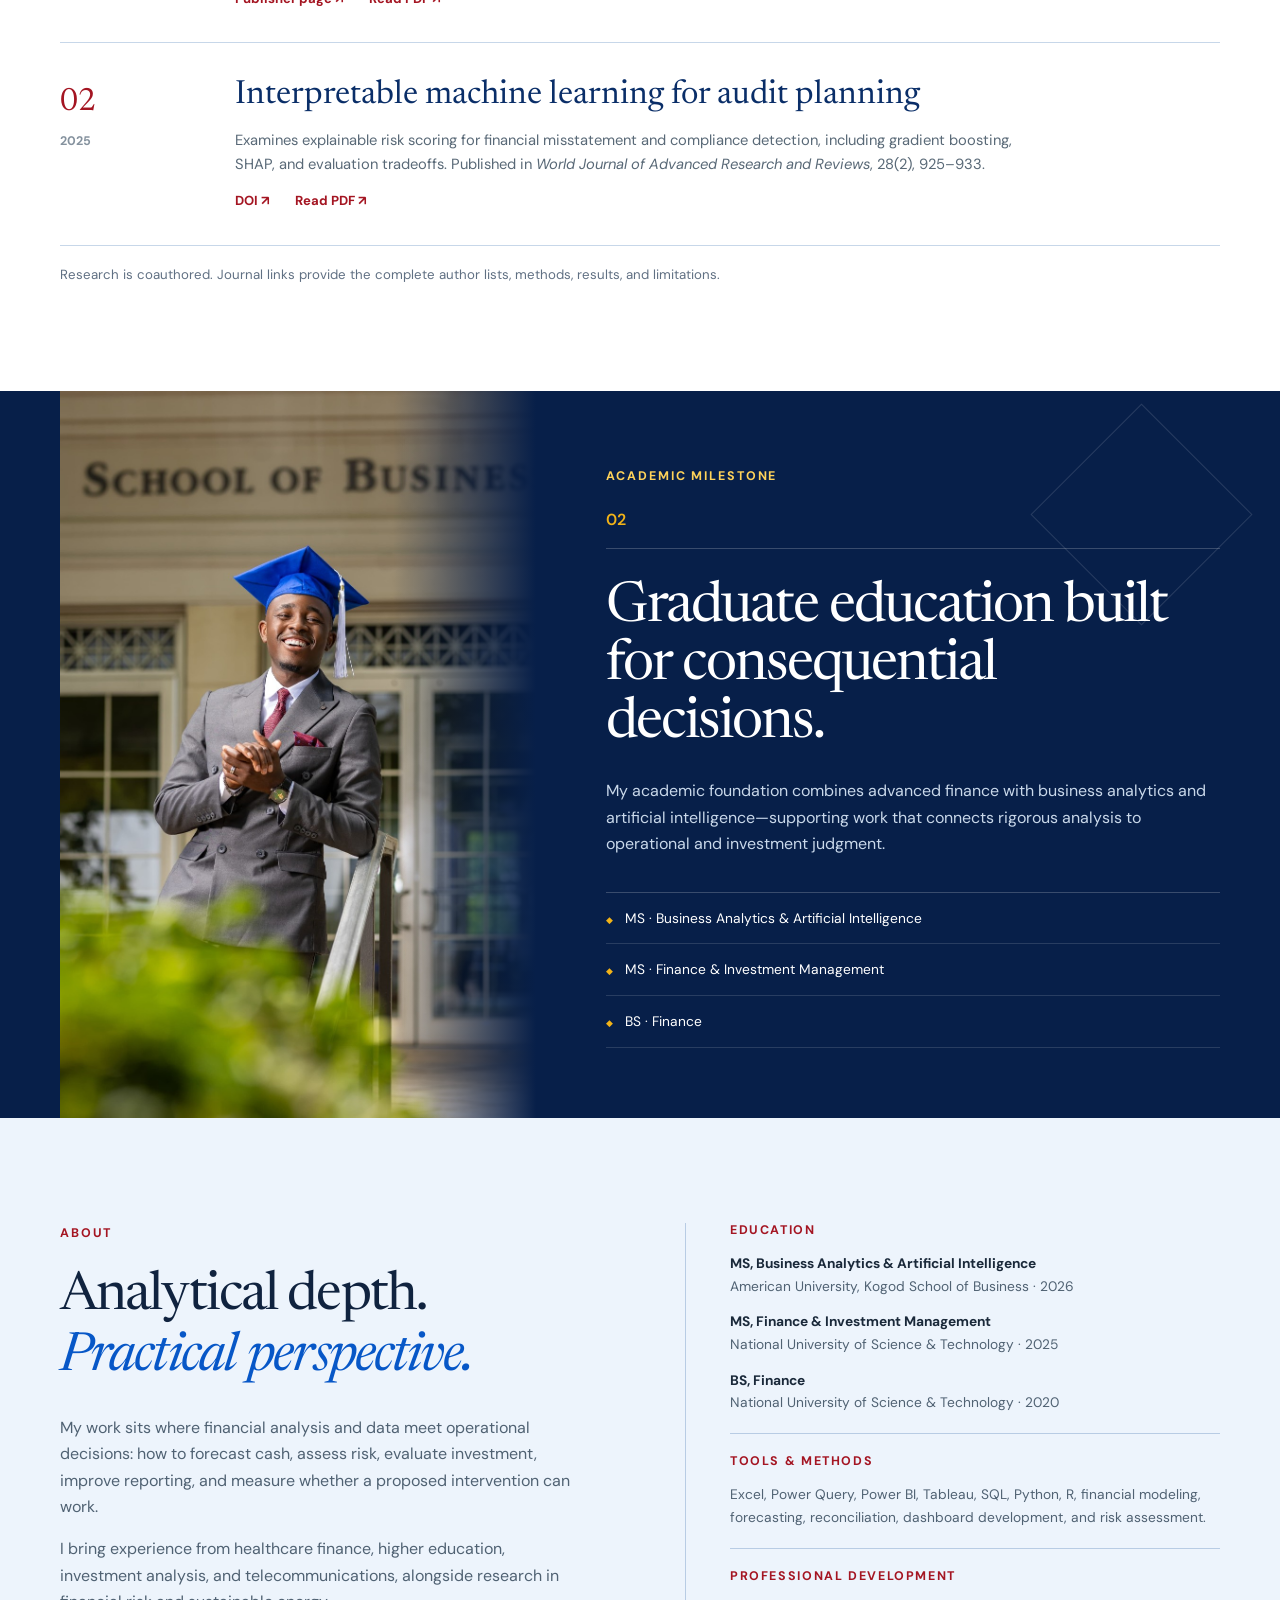
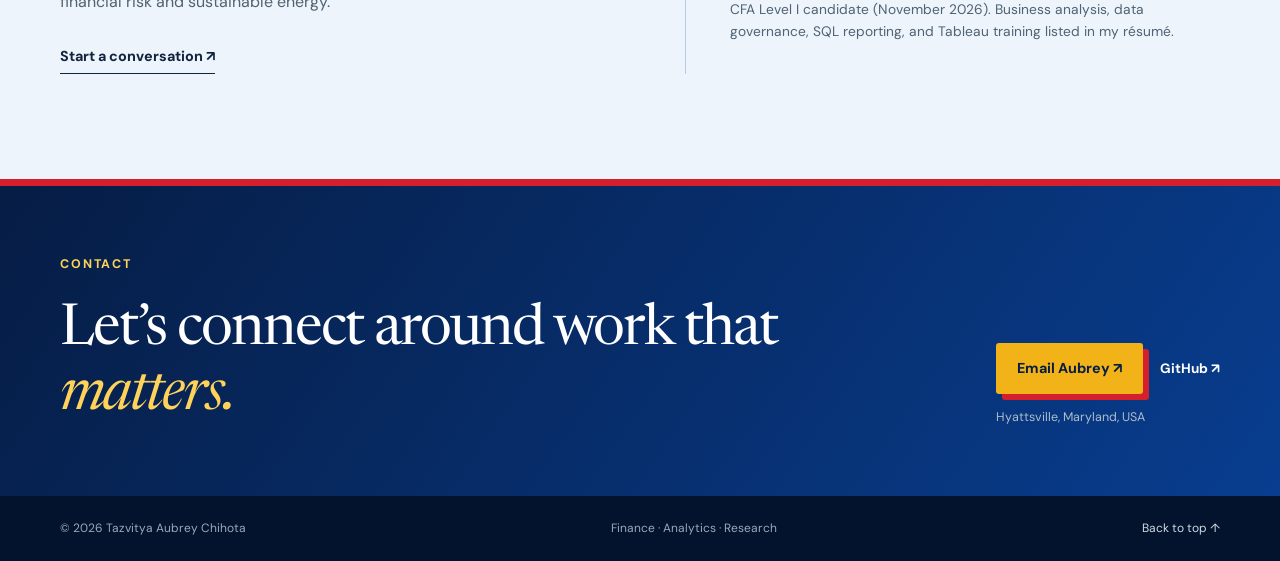
==== commit 18dc5ed2: "Add real or fake job postings project" ====
--- a/index.html
+++ b/index.html
@@ -67,6 +67,7 @@
         <a href="projects.html#student-performance">Student performance <span>Report ↗</span></a>
         <a href="projects.html#consumer-protection">Consumer protection text mining <span>Report ↗</span></a>
         <a href="projects.html#traffic-accidents">Traffic accidents <span>Presentation ↗</span></a>
+        <a href="projects.html#real-fake-job-postings">Real or fake job postings <span>R visual analysis ↗</span></a>
       </div></div>
       <div class="more-work"><div><h3>Complete project library</h3><p>Read every project and open its available reports, dashboards, presentations, and source files directly.</p></div><a class="button outline" href="projects.html">View all projects ↗</a></div>
     </div></section>
